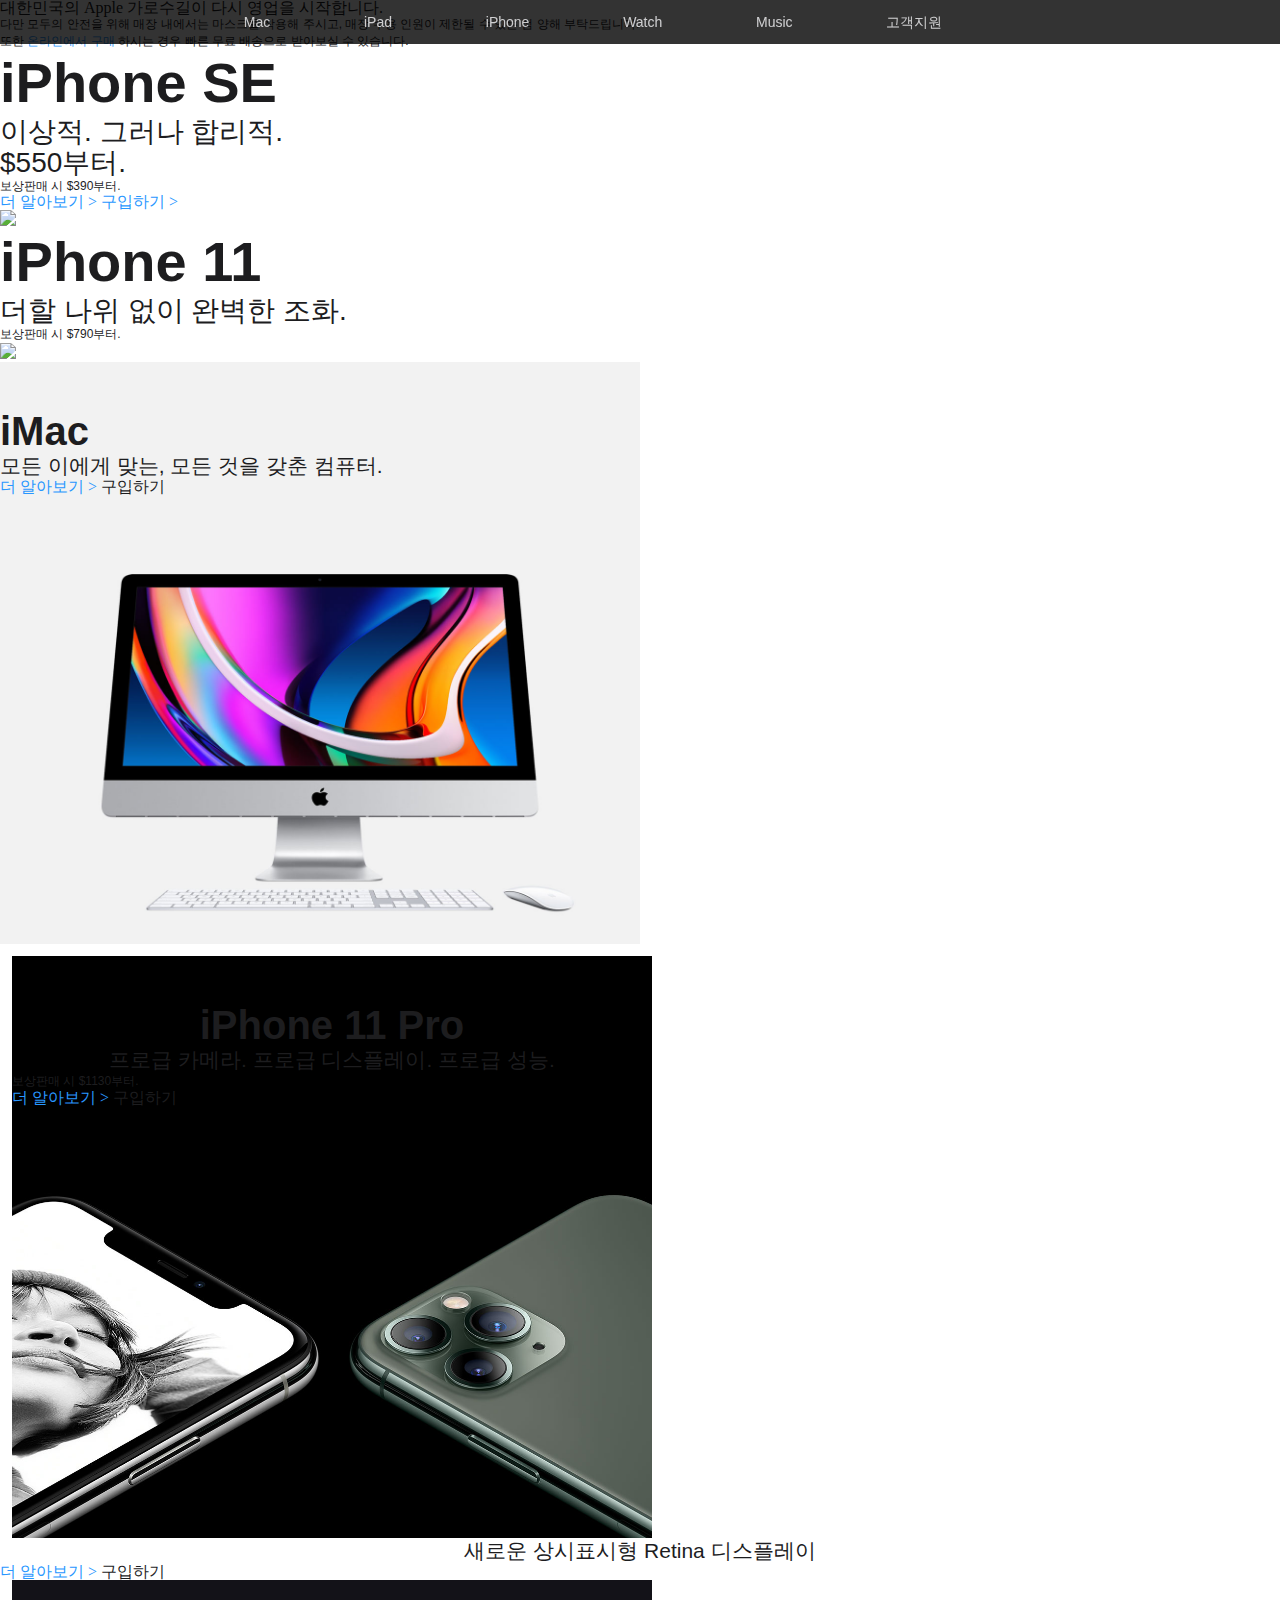
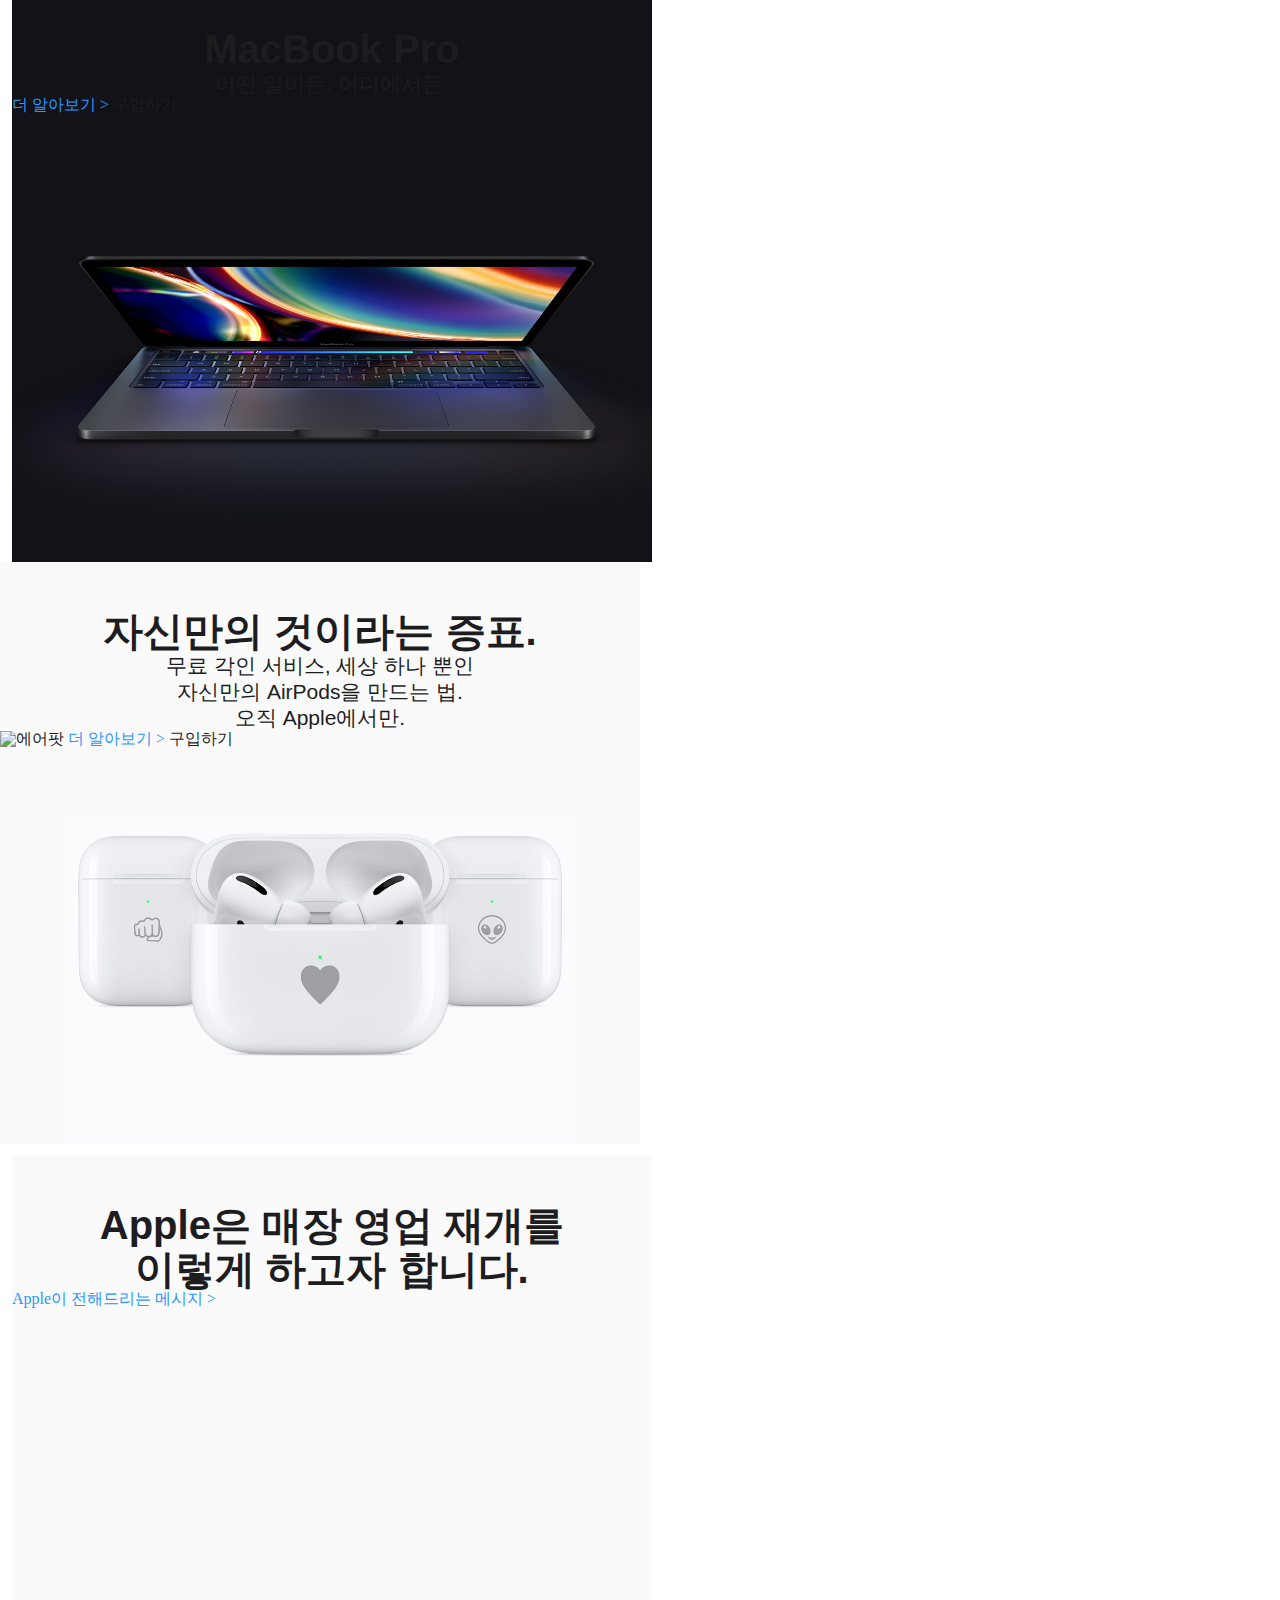
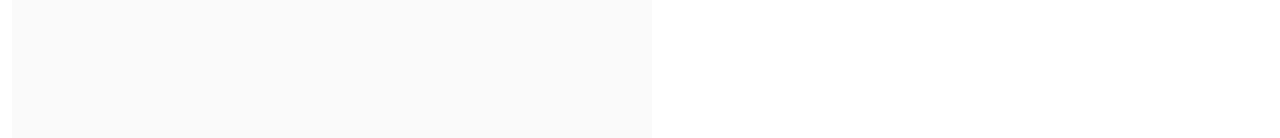
==== index.html @ a8323ca1 "first commit" ====
<!DOCTYPE html>
<html lang="en">
  <head>
    <meta charset="UTF-8" />
    <meta name="viewport" content="width=device-width, initial-scale=1.0" />
    <link rel="stylesheet" href="styles.css" />
    <title>Apple (대한민국)</title>
  </head>
  <body>
    <header>
      <nav>
        <ul class="nav_menu">
          <a href=""><li class="nav_menu_logo"></li></a>
          <a href=""><li class="nav_menu_item">Mac</li></a>
          <a href=""><li class="nav_menu_item">iPad</li></a>
          <a href=""><li class="nav_menu_item">iPhone</li></a>
          <a href=""><li class="nav_menu_item">Watch</li></a>
          <a href=""><li class="nav_menu_item">Music</li></a>
          <a href=""><li class="nav_menu_item">고객지원</li></a>
          <a href=""
            ><li class="nav_menu_item"><img src="nav_search.svg" alt="" /></li
          ></a>
          <a href=""
            ><li class="nav_menu_item"><img src="nav_store.svg" alt="" /></li
          ></a>
        </ul>
      </nav>
      <div class="Notice">
        <div class="Notice-bold">
          대한민국의 Apple 가로수길이 다시 영업을 시작합니다.
        </div>
        <p class="Notice-normal">
          다만 모두의 안전을 위해 매장 내에서는 마스크를 착용해 주시고, 매장
          수용 인원이 제한될 수 있는 점 양해 부탁드립니다.<br />또한
          <span>
            <a href="www.apple.com/kr/shop"> 온라인에서 구매 </a>
          </span>
          하시는 경우 빠른 무료 배송으로 받아보실 수 있습니다.
        </p>
      </div>
    </header>
    <main>
      <section>
        <div class="iphoneSe">
          <h2 class="iphone-title">iPhone SE</h2>
          <h3 class="iphone-price">
            이상적. 그러나 합리적.<br />
            $550부터.
          </h3>
          <p class="iphone-subprice">보상판매 시 $390부터.</p>
          <div class="iphone-link">
            <a href="#">더 알아보기 ></a>
            <a href="#">구입하기 ></a>
          </div>
          <div class="iphone-img">
            <img src="./iphonese2.jpg" />
          </div>
        </div>
        <div class="iphoneEleven">
          <h2 class="iphone-title">iPhone 11</h2>
          <h3 class="iphone-price">더할 나위 없이 완벽한 조화.</h3>
          <p class="iphone-subprice">보상판매 시 $790부터.</p>
          <div class="iphone-img">
            <img src="./iphone11.jpeg" />
          </div>
        </div>
      </section>
      <section>
        <div class="promotion">
          <div class="promotion_imac">
            <h4 class="h4_large_40">iMac</h4>
            <h5 class="h5_large_21">
              모든 이에게 맞는, 모든 것을 갖춘 컴퓨터.
            </h5>
            <a href="">더 알아보기 &#62;</a> <a>구입하기</a>
          </div>
        </div>
        <div class="promotion">
          <div class="promotion_iphone11pro">
            <h4 class="h4_large_40 text_align_center">iPhone 11 Pro</h4>
            <h5 class="h5_large_21 text_align_center">
              프로급 카메라. 프로급 디스플레이. 프로급 성능.
            </h5>
            <p>보상판매 시 $1130부터.</p>
            <a href="">더 알아보기 &#62;</a> <a>구입하기</a>
          </div>
        </div>
        <div class="promotion">
          <div class="promotion_applewatch5">
            <!-- <h4 class="h4_large_40 text_align_center">iPhone 11 Pro</h4> -->
            <h5 class="h5_large_21 text_align_center">
              새로운 상시표시형 Retina 디스플레이
            </h5>
            <a href="">더 알아보기 &#62;</a> <a>구입하기</a>
          </div>
        </div>
        <div class="promotion">
          <div class="promotion_macbookpro">
            <h4 class="h4_large_40 text_align_center">MacBook Pro</h4>
            <h5 class="h5_large_21 text_align_center">
              어떤 일이든. 어디에서든.
            </h5>
            <a href="">더 알아보기 &#62;</a> <a>구입하기</a>
          </div>
        </div>

        <div class="promotion">
          <div class="promotion_airpods">
            <h4 class="h4_large_40 text_align_center">
              자신만의 것이라는 증표.
            </h4>
            <h5 class="h5_large_21 text_align_center">
              무료 각인 서비스, 세상 하나 뿐인 <br />
              자신만의 AirPods을 만드는 법.<br />
              오직 Apple에서만.
            </h5>
            <img src="airpods.png" alt="에어팟" title="에어팟" />
            <a href="">더 알아보기 &#62;</a> <a>구입하기</a>
          </div>
        </div>
        <div class="promotion">
          <div class="promotion_opensales">
            <h4 class="h4_large_40 text_align_center">
              Apple은 매장 영업 재개를<br />
              이렇게 하고자 합니다.
            </h4>
            <h5 class="h5_large_21 text_align_center"></h5>
            <a href="">Apple이 전해드리는 메시지 &#62;</a>
          </div>
        </div>
      </section>
    </main>
  </body>
</html>
---- styles.css ----
@import "./reset.css";

/* 전체 스타일 */

* {
  margin: 0;
}

body {
  color: rgb(29, 29, 31);
}

/* 요소 스타일 */

h1 {
}

h2 {
  font-family: "SF Pro KR", sans-serif;
  font-size: 56px;
  font-weight: 600;
  font-style: normal;
  line-height: 66px;
}

h3 {
  font-family: "SF Pro KR", sans-serif;
  font-size: 28px;
  font-weight: 400;
  font-style: normal;
  line-height: 31px;
}

h4 {
}

h5 {
}

h6 {
}

p {
  font-family: "SF Pro KR", sans-serif;
  font-size: 12px;
  font-weight: 400;
  font-style: normal;
  line-height: 16.8px;
}

a:link {
  text-decoration: none;
  color: #2997ff;
}

a:hover {
  text-decoration: none;
  color: #2997ff;
}

a:active {
  text-decoration: none;
  color: #2997ff;
}

a:visited {
  text-decoration: none;
  color: #2997ff;
}

sup {
  font-size: 8px;
}

nav {
  background-color: rgba(0, 0, 0, 0.8);
  position: fixed;
  width: 100%;
  top: 0;
  left: 0;
}

footer {
  background-color: rgb(245, 245, 247);
}

/* 클래스 스타일  */

/* 공통 클래스 */

.h4_large_40 {
  font-family: "SF Pro KR", sans-serif;
  font-size: 40px;
  font-weight: 600;
  font-style: normal;
  line-height: 44px;
}

.h5_large_21 {
  font-family: "SF Pro KR", sans-serif;
  font-size: 21px;
  font-weight: 400;
  font-style: normal;
  line-height: 26px;
}

.p_large_17 {
  font-family: "SF Pro KR", sans-serif;
  font-size: 17px;
  font-weight: 400;
  font-style: normal;
  line-height: 27px;
}

.text_align_center {
  text-align: center;
}

.bg_color_white {
  background-color: white;
}
.bg_color_dark {
  background-color: rgb(19, 19, 19);
}
.bg_color_gray_250 {
  background-color: rgb(250, 250, 250);
}

.color_white_245 {
  color: rgb(245, 245, 247);
}
.color_gray_134 {
  color: rgb(134, 134, 139);
}

.margin_top_6 {
  margin-top: 6px;
}
.margin_top_7 {
  margin-top: 7px;
}
.margin_top_14 {
  margin-top: 14px;
}
.margin_bottom_12 {
  margin-top: 14px;
}

/* Navigation 클래스  */

.nav_menu {
  list-style: none;
  display: flex;
  justify-content: space-between;
  width: 980px;
  height: 44px;
  margin: 0 auto;
  padding: 0;
}
.nav_menu_logo {
  line-height: 44px;
  opacity: 0.8;
}
.nav_menu_logo:hover {
  opacity: 1;
}
.nav_menu_item {
  margin: 0 0 0 80px;
  font-family: "SF Pro KR", sans-serif;
  font-size: 14px;
  font-weight: 400;
  font-style: normal;
  line-height: 44px;
  color: rgb(245, 245, 247);
  opacity: 0.8;
  text-decoration: none;
}

.nav_menu_item:hover {
  text-decoration: none;
  opacity: 1;
}

/*  고객 공지사항 클래스 */

.alert_banner {
  padding: 16px 0;
}

/*  Hero iPhoneSE 클래스 */

.hero_iphonese {
  padding-top: 47px;
  height: 645px;
  background-image: url("img/iphonese.jpg");
  background-size: 90%;
  background-repeat: no-repeat;
  background-position: center bottom;
  margin-bottom: 12px;
}

.link_more_wrap {
  width: 230px;
  margin: 14 auto 0;
  font-family: "SF Pro KR", sans-serif;
  font-size: 21px;
  font-weight: 400;
  font-style: normal;
  line-height: 32px;
  color: #2997ff;
}

.link_buy {
  margin: 0 0 0 18px;
}

/*  Hero iPhone11 클래스 */

.hero_iphone11 {
  padding-top: 44px;
  background-image: url("img/iphone11.jpg");
  height: 662px;
  background-size: auto;
  background-repeat: no-repeat;
  background-position: center;
  margin-bottom: 12px;
}

/*  Hero iPad Pro 클래스 */

.hero_ipadpro {
  padding-top: 44px;
  background-image: url("img/ipadpro.jpg");
  height: 662px;
  background-size: 200%;
  background-repeat: no-repeat;
  background-position: center;
  margin-bottom: 12px;
}

/* Promotion Wrap 클래스 */

.promotion_wrap {
  display: flex;
  padding: 0 12px;
}

/*  Promotion iMac 클래스 */

.promotion_imac {
  padding-top: 47px;
  background-image: url("img/imac.jpg");
  width: 50%;
  height: 535px;
  background-size: 80%;
  background-repeat: no-repeat;
  background-position: center bottom;
  margin-bottom: 12px;
  background-color: rgb(242, 242, 242);
}

.promotion_link_more_wrap {
  width: 200px;
  margin: 14 auto 0;
  font-family: "SF Pro KR", sans-serif;
  font-size: 17px;
  font-weight: 400;
  font-style: normal;
  line-height: 21px;
  color: #2997ff;
}

.promotion_link_buy {
  margin: 0 0 0 28px;
}

/*  Promotion iPhone11 Pro 클래스 */

.promotion_iphone11pro {
  padding-top: 47px;
  background-image: url("img/iphone11pro.jpg");
  width: 50%;
  height: 535px;
  background-size: cover;
  background-repeat: no-repeat;
  background-position: center bottom;
  margin-bottom: 12px;
  background-color: rgb(29, 29, 31);
  margin: 0 0 0 12px;
}

.promotion_link_more_wrap {
  width: 200px;
  margin: 14 auto 0;
  font-family: "SF Pro KR", sans-serif;
  font-size: 17px;
  font-weight: 400;
  font-style: normal;
  line-height: 21px;
  color: #2997ff;
}

.promotion_link_buy {
  margin: 0 0 0 28px;
}

/*  Promotion Watch 클래스 */

.promotion_watch {
  padding-top: 47px;
  background-image: url("img/applewatch5.jpg");
  width: 50%;
  height: 535px;
  background-size: 70%;
  background-repeat: no-repeat;
  background-position: center bottom;
  margin-bottom: 12px;
  background-color: rgb(250, 250, 250);
}

.promotion_watch img {
  width: 0%;
}

/*  Promotion Macbook Pro 클래스 */

.promotion_macbookpro {
  padding-top: 47px;
  background-image: url("img/macbookpro.jpg");
  width: 50%;
  height: 535px;
  background-size: cover;
  background-repeat: no-repeat;
  background-position: center bottom;
  margin-bottom: 12px;
  background-color: rgb(22, 22, 23);
  margin: 0 0 0 12px;
}

/*  Promotion Airpods 클래스 */

.promotion_airpods {
  padding-top: 47px;
  background-image: url("img/airpods.jpg");
  width: 50%;
  height: 535px;
  background-size: 80%;
  background-repeat: no-repeat;
  background-position: center bottom;
  margin-bottom: 12px;
  background-color: rgb(250, 250, 250);
}

/*  Promotion Opensales 클래스 */

.promotion_opensales {
  padding-top: 47px;
  background-image: url("img/promotion_opensales.jpg");
  width: 50%;
  height: 535px;
  background-size: auto;
  background-repeat: no-repeat;
  background-position: center bottom;
  margin-bottom: 12px;
  background-color: rgb(250, 250, 250);
  margin: 0 0 0 12px;
}

/* 푸터 클래스 */
.footer_wrap {
  width: 1000px;
  padding: 0 10px;
  margin: 0 auto;
}

.footer_note {
  padding: 17px 0 11px;
  border-bottom: 1px solid #d2d2d7;
  color: rgb(134, 134, 139);
}

.footer_menu {
  display: flex;
}

.footer_menu_column {
  width: 200px;
  padding-top: 20px;
}

.footer_menu_group {
  list-style: none;
  padding: 0;
  font-family: "SF Pro KR", sans-serif;
  font-size: 12px;
  font-weight: 400;
  font-style: normal;
  line-height: 16px;
  color: rgb(81, 81, 84);
}

.footer_menu_item {
  margin: 0 0 6.8px;
}
.footer_menu_group li {
  margin: 0 0 6.8px;
  color: rgb(134, 134, 139);
}

.footer_menu_group li:first-child {
  font: weight 600;
  color: rgb(29, 29, 31);
}

.font_weight_600 {
  font-weight: 600;
}
.color_gray_29 {
  color: rgb(29, 29, 31);
}
.footer_contact {
  border-bottom: 1px solid #d2d2d7;
  padding: 0 0 7px;
  margin: 0 0 8px;
  color: rgb(134, 134, 139);
}

.footer_copyright_wrap {
  display: flex;
  justify-content: space-between;
  color: rgb(134, 134, 139);
}

.footer_copyright {
  margin: 5px 0;
}

.footer_copyright a {
  color: rgb(134, 134, 139);
  padding: 0 12px 0;
  border-right: 1px solid rgb(134, 134, 139);
}

.footer_copyright a:hover {
  color: rgb(29, 29, 31);
}

.footer_address {
  font-family: "SF Pro KR", sans-serif;
  font-size: 11px;
  font-weight: 400;
  font-style: normal;
  line-height: 14.667px;
  color: rgb(81, 81, 84);
}

.footer_global {
  font-size: 12px;
}
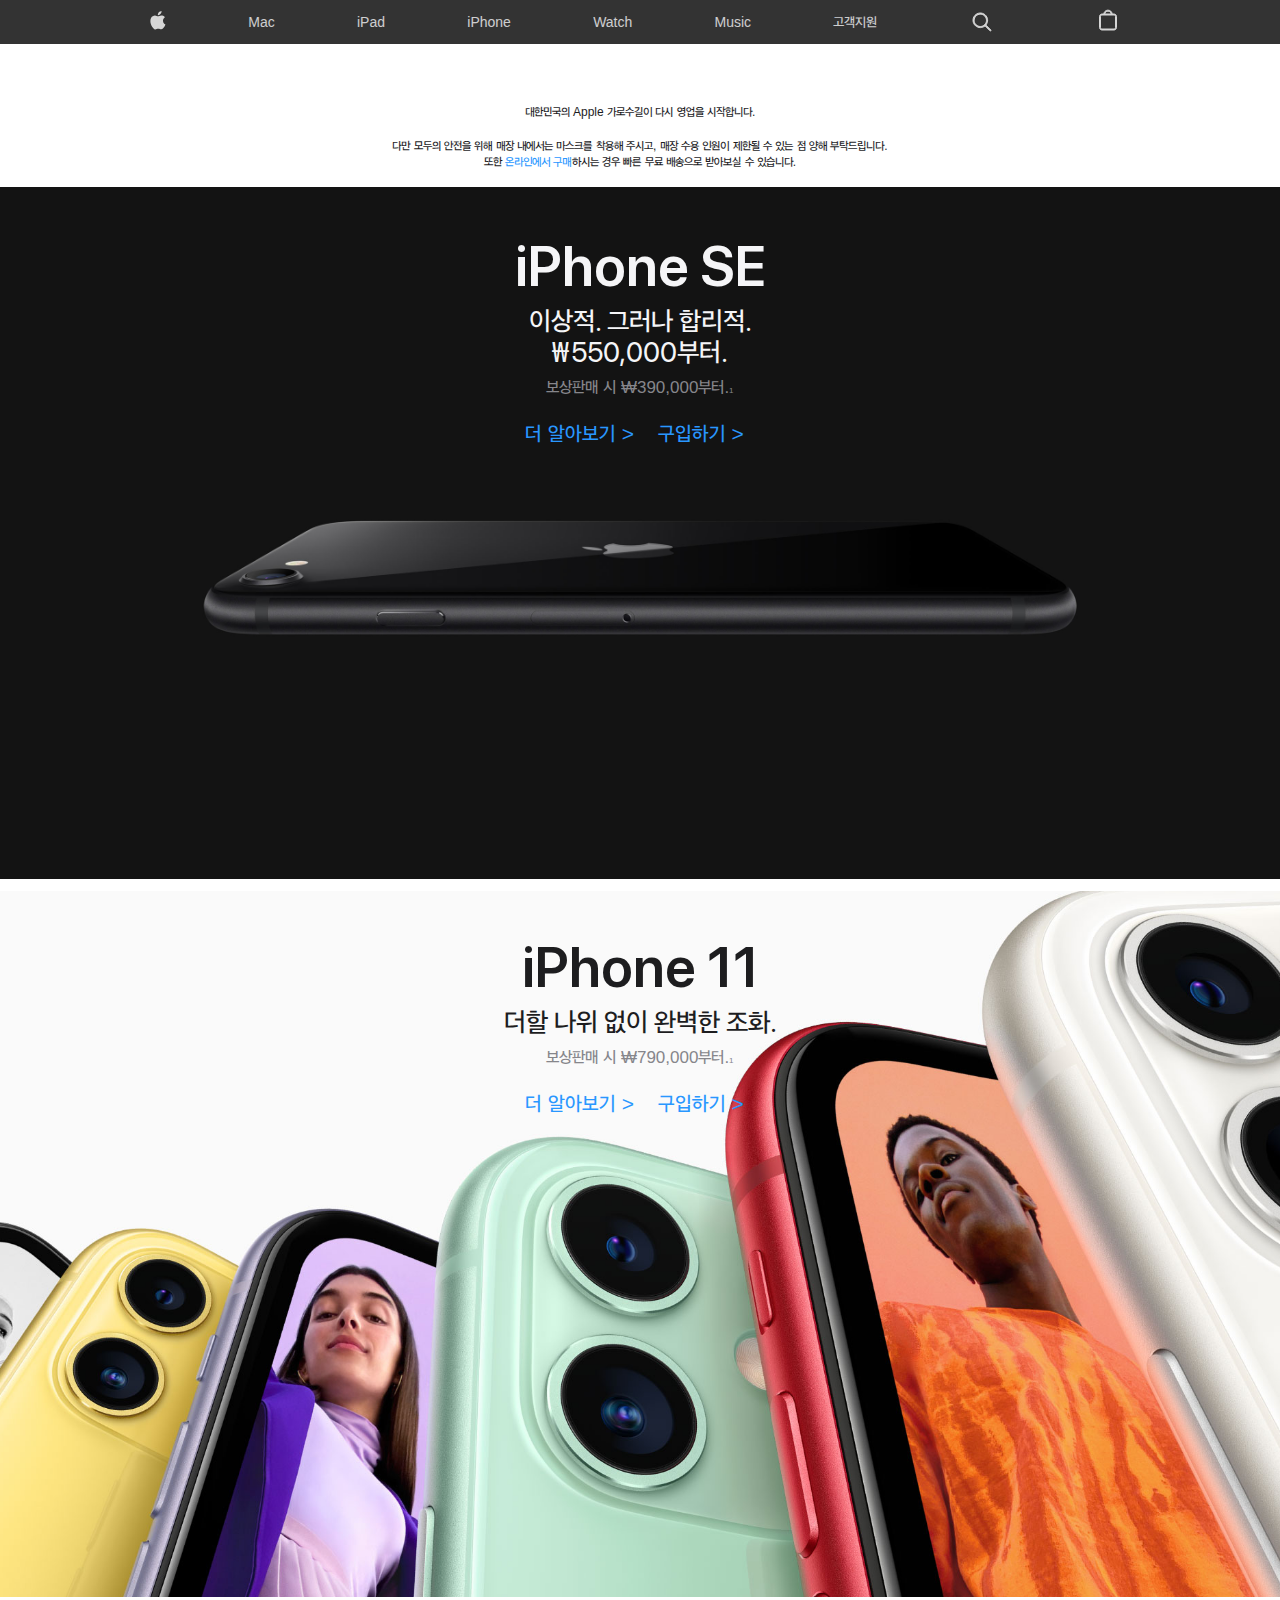
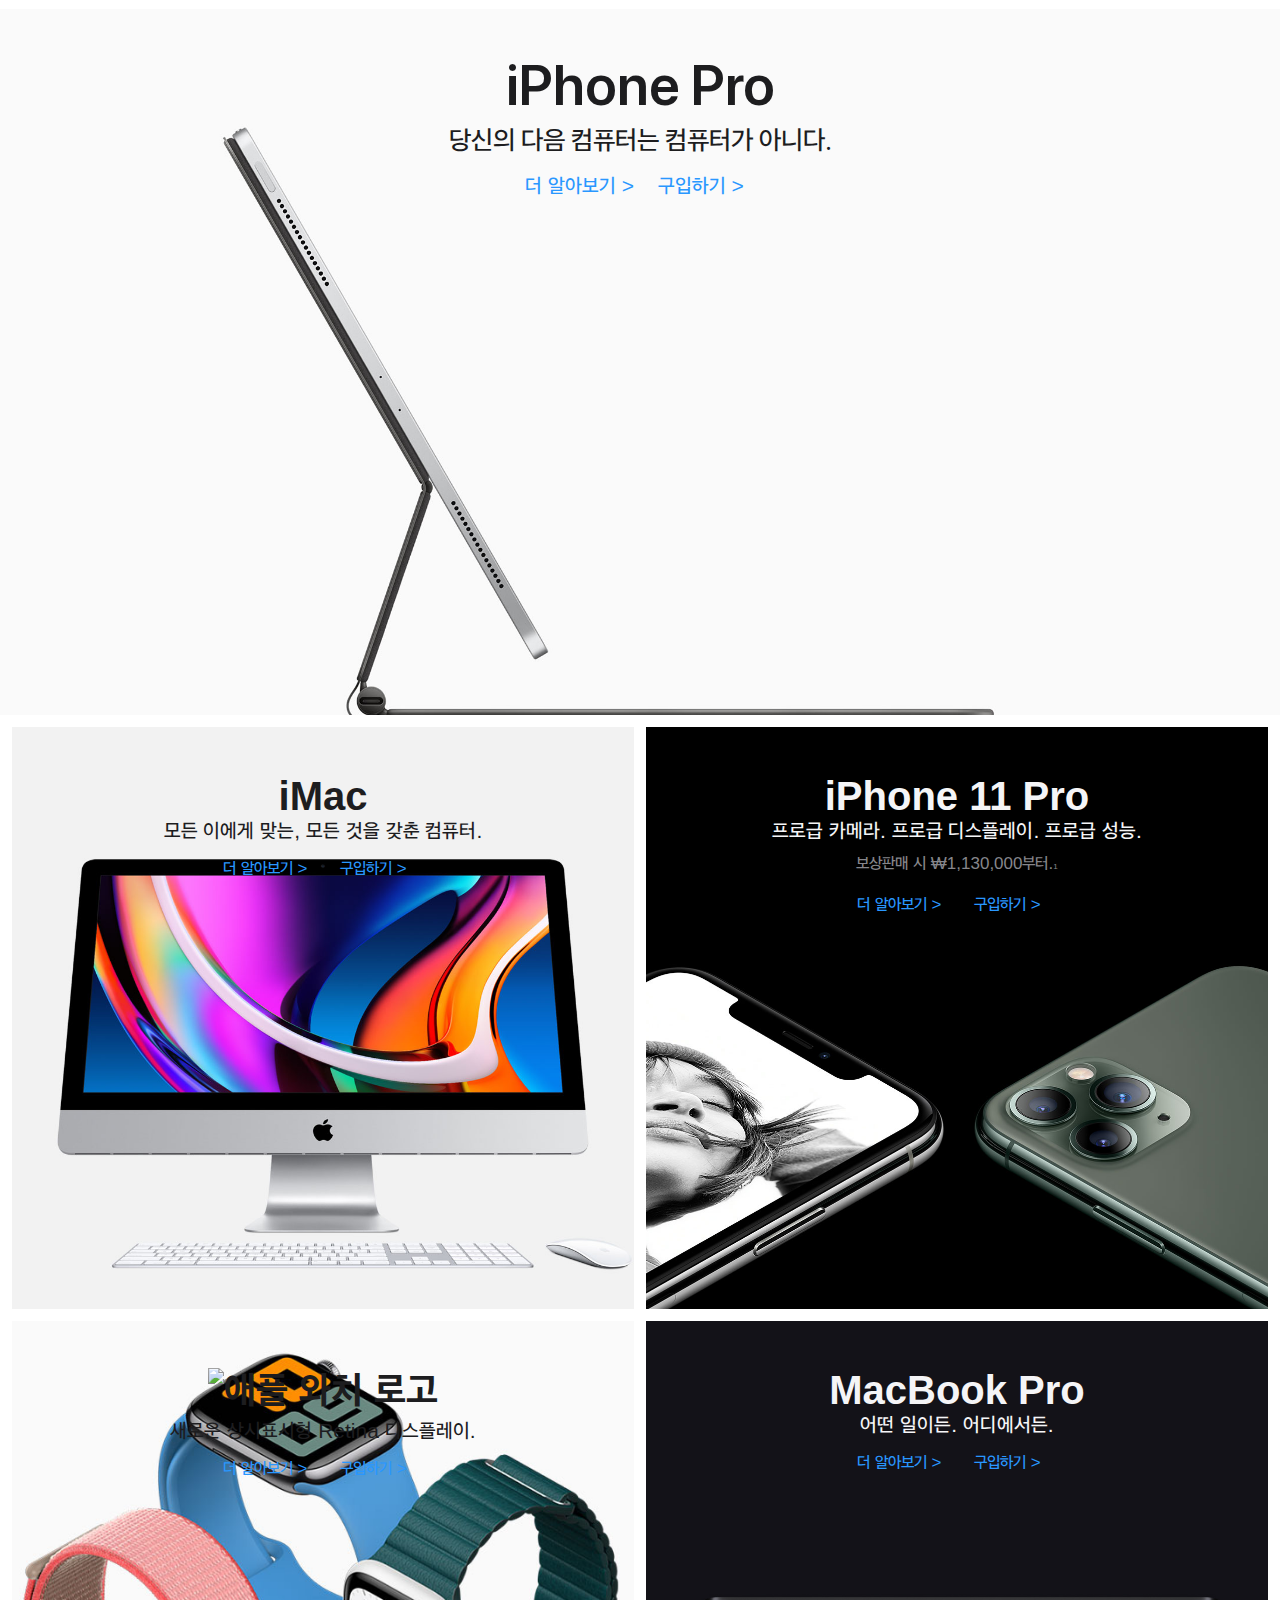
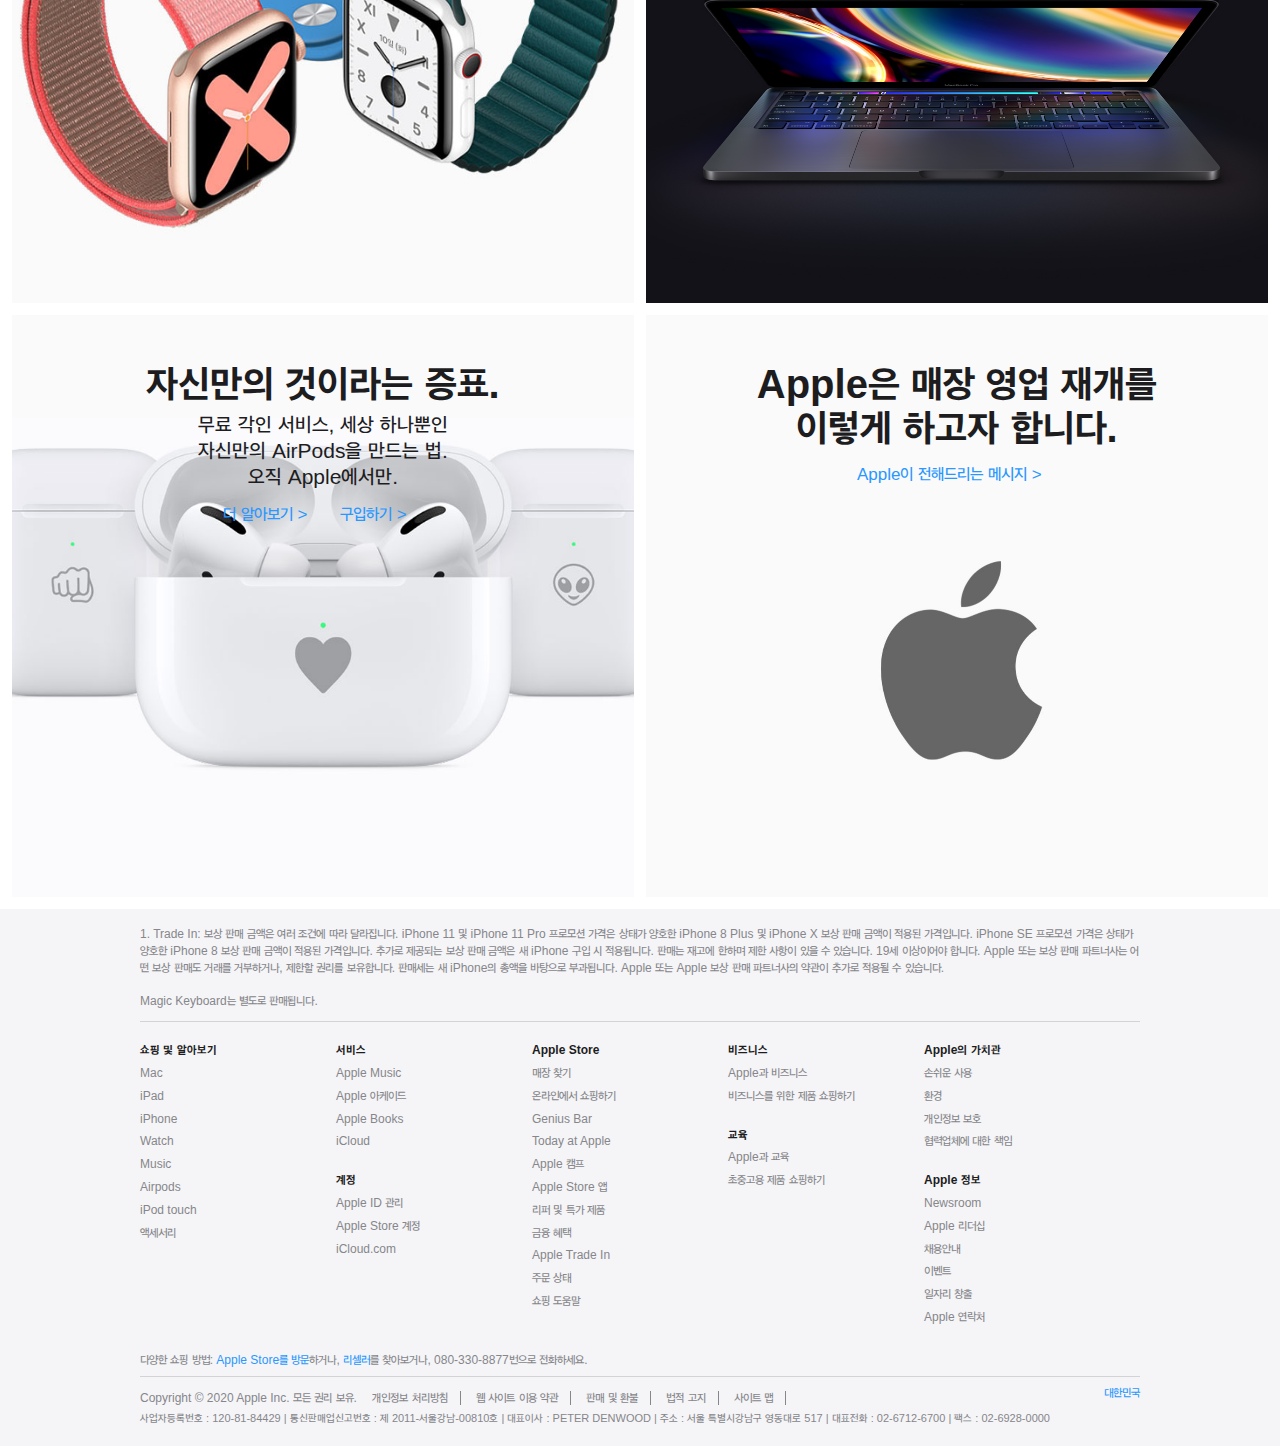
==== commit 5b9955ec: "200908" ====
--- a/index.html
+++ b/index.html
@@ -1,134 +1,370 @@
-<!DOCTYPE html>
-<html lang="en">
+<html lang="ko">
   <head>
+    <title>Apple | by 영보</title>
+
     <meta charset="UTF-8" />
     <meta name="viewport" content="width=device-width, initial-scale=1.0" />
-    <link rel="stylesheet" href="styles.css" />
-    <title>Apple (대한민국)</title>
+    <link rel="stylesheet" type="text/css" href="index.css" />
+    <meta
+      name="description"
+      content="Apple이 제시하는 혁신적인 세상을 만나고, iPhone, iPad, Apple Watch, Mac 등을 구입하는 것은 물론, Apple 액세서리, 엔터테인먼트, 전문가 기기 지원에 대해서도 살펴볼 수 있습니다."
+    />
+    <meta
+      name="keywords"
+      content="iMac,iPhone,iPad, Macbook,Apple TV,macOS,Digital,Smartphone"
+    />
+    <meta name="author" content="Apple Inc." />
+
+    <link rel="icon" type="image/x-icon" href="favicon.ico" />
+    <link
+      rel="icon"
+      type="image/x-icon"
+      href="img/favicon_apple16.ico"
+      sizes="16x16"
+    />
+
+    <!-- <link href="https://fonts.googleapis.com/css2?family=Nanum+Myeongjo&display=swap" rel="stylesheet"> -->
   </head>
+
   <body>
     <header>
-      <nav>
-        <ul class="nav_menu">
-          <a href=""><li class="nav_menu_logo"></li></a>
-          <a href=""><li class="nav_menu_item">Mac</li></a>
-          <a href=""><li class="nav_menu_item">iPad</li></a>
-          <a href=""><li class="nav_menu_item">iPhone</li></a>
-          <a href=""><li class="nav_menu_item">Watch</li></a>
-          <a href=""><li class="nav_menu_item">Music</li></a>
-          <a href=""><li class="nav_menu_item">고객지원</li></a>
+      <nav id="gnb">
+        <ul class="nav_menu color_white_245">
+          <li class="nav_menu_logo">
+            <a href="index.html"><img src="img/nav_logo.svg" /></a>
+          </li>
+          <a href="mac.html" class="text_decoration_none"
+            ><li class="nav_menu_item">Mac</li></a
+          >
+          <a href="ipad/ipad.html"><li class="nav_menu_item">iPad</li></a>
+          <a href="iphone/iphone.html"><li class="nav_menu_item">iPhone</li></a>
+          <a href="watch/watch.html"><li class="nav_menu_item">Watch</li></a>
+          <a href="music/music.html"><li class="nav_menu_item">Music</li></a>
+          <a href="support/support.html"
+            ><li class="nav_menu_item">고객지원</li></a
+          >
           <a href=""
-            ><li class="nav_menu_item"><img src="nav_search.svg" alt="" /></li
+            ><li class="nav_menu_item"><img src="img/nav_search.svg" /></li
           ></a>
           <a href=""
-            ><li class="nav_menu_item"><img src="nav_store.svg" alt="" /></li
+            ><li class="nav_menu_item"><img src="img/nav_store.svg" /></li
           ></a>
         </ul>
       </nav>
-      <div class="Notice">
-        <div class="Notice-bold">
-          대한민국의 Apple 가로수길이 다시 영업을 시작합니다.
-        </div>
-        <p class="Notice-normal">
-          다만 모두의 안전을 위해 매장 내에서는 마스크를 착용해 주시고, 매장
-          수용 인원이 제한될 수 있는 점 양해 부탁드립니다.<br />또한
-          <span>
-            <a href="www.apple.com/kr/shop"> 온라인에서 구매 </a>
-          </span>
-          하시는 경우 빠른 무료 배송으로 받아보실 수 있습니다.
-        </p>
-      </div>
     </header>
+
     <main>
-      <section>
-        <div class="iphoneSe">
-          <h2 class="iphone-title">iPhone SE</h2>
-          <h3 class="iphone-price">
+      <section id="alert">
+        <div class="alert_banner bg_color_white">
+          <p class="text_align_center">
+            <strong>대한민국의 Apple 가로수길이 다시 영업을 시작합니다.</strong
+            ><br />
+            <br />
+            다만 모두의 안전을 위해 매장 내에서는 마스크를 착용해 주시고, 매장
+            수용 인원이 제한될 수 있는 점 양해 부탁드립니다.<br />
+            또한 <a href="">온라인에서 구매</a>하시는 경우 빠른 무료 배송으로
+            받아보실 수 있습니다.
+          </p>
+        </div>
+      </section>
+
+      <section id="hero">
+        <!-- Hero iPhnoneSE begin -->
+        <div class="hero_iphonese bg_color_dark">
+          <h2 class="text_align_center color_white_245">iPhone SE</h2>
+          <h3 class="text_align_center color_white_245 margin_top_6">
             이상적. 그러나 합리적.<br />
-            $550부터.
+            &#8361;550,000부터.
           </h3>
-          <p class="iphone-subprice">보상판매 시 $390부터.</p>
-          <div class="iphone-link">
-            <a href="#">더 알아보기 ></a>
-            <a href="#">구입하기 ></a>
-          </div>
-          <div class="iphone-img">
-            <img src="./iphonese2.jpg" />
-          </div>
-        </div>
-        <div class="iphoneEleven">
-          <h2 class="iphone-title">iPhone 11</h2>
-          <h3 class="iphone-price">더할 나위 없이 완벽한 조화.</h3>
-          <p class="iphone-subprice">보상판매 시 $790부터.</p>
-          <div class="iphone-img">
-            <img src="./iphone11.jpeg" />
-          </div>
-        </div>
+          <p class="p_large_17 color_gray_134 text_align_center margin_top_6">
+            보상판매 시 &#8361;390,000부터.<sup>1</sup>
+          </p>
+          <div class="link_more_wrap">
+            <a href="">더 알아보기</a> &#62;
+            <a href="" class="link_buy">구입하기</a> &#62;
+          </div>
+        </div>
+        <!-- Hero iPhnoneSE end -->
+
+        <!-- Hero iPhnone11 begin -->
+        <div class="hero_iphone11 bg_color_gray_250">
+          <h2 class="text_align_center color_dark">iPhone 11</h2>
+          <h3 class="text_align_center color_dark margin_top_6">
+            더할 나위 없이 완벽한 조화.
+          </h3>
+          <p class="p_large_17 color_gray_134 text_align_center margin_top_6">
+            보상판매 시 &#8361;790,000부터.<sup>1</sup>
+          </p>
+          <div class="link_more_wrap">
+            <a href="">더 알아보기</a> &#62;
+            <a href="" class="link_buy">구입하기</a> &#62;
+          </div>
+        </div>
+        <!-- Hero iPhnone11 end -->
+
+        <!-- Hero iPad pro begin -->
+        <div class="hero_ipadpro bg_color_gray_250">
+          <h2 class="text_align_center color_dark">iPhone Pro</h2>
+          <h3 class="text_align_center color_dark margin_top_6">
+            당신의 다음 컴퓨터는 컴퓨터가 아니다.
+          </h3>
+          <div class="link_more_wrap">
+            <a href="">더 알아보기</a> &#62;
+            <a href="" class="link_buy">구입하기</a> &#62;
+          </div>
+        </div>
+        <!-- Hero iPhnone pro end -->
       </section>
-      <section>
-        <div class="promotion">
+
+      <section id="promotion">
+        <!-- Promotion 1 begin -->
+
+        <div class="promotion_wrap">
+          <!-- Promotion iMac begin -->
           <div class="promotion_imac">
-            <h4 class="h4_large_40">iMac</h4>
-            <h5 class="h5_large_21">
+            <h4 class="h4_large_40 text_align_center">iMac</h4>
+            <h5 class="h5_large_21 text_align_center">
               모든 이에게 맞는, 모든 것을 갖춘 컴퓨터.
             </h5>
-            <a href="">더 알아보기 &#62;</a> <a>구입하기</a>
-          </div>
-        </div>
-        <div class="promotion">
+            <div class="promotion_link_more_wrap">
+              <a href="">더 알아보기</a> &#62;
+              <a href="" class="promotion_link_buy">구입하기</a> &#62;
+            </div>
+          </div>
+          <!-- Promotion iMac end -->
+
+          <!-- Promotion iPhone 11 Pro begin -->
           <div class="promotion_iphone11pro">
-            <h4 class="h4_large_40 text_align_center">iPhone 11 Pro</h4>
-            <h5 class="h5_large_21 text_align_center">
+            <h4 class="h4_large_40 text_align_center color_white_245">
+              iPhone 11 Pro
+            </h4>
+            <h5 class="h5_large_21 text_align_center color_white_245">
               프로급 카메라. 프로급 디스플레이. 프로급 성능.
             </h5>
-            <p>보상판매 시 $1130부터.</p>
-            <a href="">더 알아보기 &#62;</a> <a>구입하기</a>
-          </div>
-        </div>
-        <div class="promotion">
-          <div class="promotion_applewatch5">
-            <!-- <h4 class="h4_large_40 text_align_center">iPhone 11 Pro</h4> -->
-            <h5 class="h5_large_21 text_align_center">
-              새로운 상시표시형 Retina 디스플레이
-            </h5>
-            <a href="">더 알아보기 &#62;</a> <a>구입하기</a>
-          </div>
-        </div>
-        <div class="promotion">
+            <p class="p_large_17 color_gray_134 text_align_center margin_top_6">
+              보상판매 시 &#8361;1,130,000부터.<sup>1</sup>
+            </p>
+            <div class="promotion_link_more_wrap">
+              <a href="">더 알아보기</a> &#62;
+              <a href="" class="promotion_link_buy">구입하기</a> &#62;
+            </div>
+          </div>
+          <!-- Promotion iPhone 11 Pro end -->
+        </div>
+
+        <!-- Promotion 1 end -->
+
+        <!-- Promotion 2 begin -->
+
+        <div class="promotion_wrap">
+          <!-- Promotion Watch begin -->
+          <div class="promotion_watch">
+            <h4 class="h4_large_40 text_align_center">
+              <img
+                src="img/logo_watch.png"
+                alt="애플 와치 로고"
+                title="와치 로고"
+              />
+            </h4>
+            <h5 class="h5_large_21 text_align_center margin_top_6">
+              새로운 상시표시형 Retina 디스플레이.
+            </h5>
+            <div class="promotion_link_more_wrap">
+              <a href="">더 알아보기</a> &#62;
+              <a href="" class="promotion_link_buy">구입하기</a> &#62;
+            </div>
+          </div>
+          <!-- Promotion iMac end -->
+
+          <!-- Promotion Macbook Pro begin -->
           <div class="promotion_macbookpro">
-            <h4 class="h4_large_40 text_align_center">MacBook Pro</h4>
-            <h5 class="h5_large_21 text_align_center">
+            <h4
+              class="h4_large_40 text_align_center color_white_245"
+              title="맥북 프로"
+            >
+              MacBook Pro
+            </h4>
+            <h5 class="h5_large_21 text_align_center color_white_245">
               어떤 일이든. 어디에서든.
             </h5>
-            <a href="">더 알아보기 &#62;</a> <a>구입하기</a>
-          </div>
-        </div>
-
-        <div class="promotion">
+            <div class="promotion_link_more_wrap">
+              <a href="">더 알아보기</a> &#62;
+              <a href="" class="promotion_link_buy">구입하기</a> &#62;
+            </div>
+          </div>
+          <!-- Promotion Macbbok Pro end -->
+        </div>
+
+        <!-- Promotion 2 end -->
+
+        <!-- Promotion 3 begin -->
+
+        <div class="promotion_wrap">
+          <!-- Promotion Airpods begin -->
           <div class="promotion_airpods">
             <h4 class="h4_large_40 text_align_center">
               자신만의 것이라는 증표.
             </h4>
-            <h5 class="h5_large_21 text_align_center">
-              무료 각인 서비스, 세상 하나 뿐인 <br />
-              자신만의 AirPods을 만드는 법.<br />
-              오직 Apple에서만.
-            </h5>
-            <img src="airpods.png" alt="에어팟" title="에어팟" />
-            <a href="">더 알아보기 &#62;</a> <a>구입하기</a>
-          </div>
-        </div>
-        <div class="promotion">
+            <h5 class="h5_large_21 text_align_center margin_top_6">
+              무료 각인 서비스, 세상 하나뿐인<br />자신만의 AirPods을 만드는
+              법.<br />오직 Apple에서만.
+            </h5>
+            <div class="promotion_link_more_wrap">
+              <a href="">더 알아보기</a> &#62;
+              <a href="" class="promotion_link_buy">구입하기</a> &#62;
+            </div>
+          </div>
+          <!-- Promotion iMac end -->
+
+          <!-- Promotion Opensales begin -->
           <div class="promotion_opensales">
             <h4 class="h4_large_40 text_align_center">
-              Apple은 매장 영업 재개를<br />
-              이렇게 하고자 합니다.
-            </h4>
-            <h5 class="h5_large_21 text_align_center"></h5>
-            <a href="">Apple이 전해드리는 메시지 &#62;</a>
-          </div>
-        </div>
+              Apple은 매장 영업 재개를<br />이렇게 하고자 합니다.
+            </h4>
+
+            <div class="promotion_link_more_wrap">
+              <a href="">Apple이 전해드리는 메시지</a> &#62;
+            </div>
+          </div>
+          <!-- Promotion Macbbok Pro end -->
+        </div>
+
+        <!-- Promotion 3 end -->
       </section>
     </main>
+
+    <footer>
+      <div class="footer_wrap">
+        <p class="footer_note">
+          1. Trade In: 보상 판매 금액은 여러 조건에 따라 달라집니다. iPhone 11
+          및 iPhone 11 Pro 프로모션 가격은 상태가 양호한 iPhone 8 Plus 및 iPhone
+          X 보상 판매 금액이 적용된 가격입니다. iPhone SE 프로모션 가격은 상태가
+          양호한 iPhone 8 보상 판매 금액이 적용된 가격입니다. 추가로 제공되는
+          보상 판매 금액은 새 iPhone 구입 시 적용됩니다. 판매는 재고에 한하며
+          제한 사항이 있을 수 있습니다. 19세 이상이어야 합니다. Apple 또는 보상
+          판매 파트너사는 어떤 보상 판매도 거래를 거부하거나, 제한할 권리를
+          보유합니다. 판매세는 새 iPhone의 총액을 바탕으로 부과됩니다. Apple
+          또는 Apple 보상 판매 파트너사의 약관이 추가로 적용될 수 있습니다.<br />
+          <br />
+          Magic Keyboard는 별도로 판매됩니다.
+        </p>
+
+        <div class="footer_menu">
+          <!-- 전체 그룹핑 -->
+          <div class="footer_menu_column">
+            <!-- 1단 -->
+            <ul class="footer_menu_group">
+              <li class="footer_menu_item font_weight_600 color_gray_29">
+                쇼핑 및 알아보기
+              </li>
+              <li class="footer_menu_item">
+                <a href="" class="footer_menu_item_text">Mac</a>
+              </li>
+              <li class="footer_menu_item"><a href="">iPad</a></li>
+              <li class="footer_menu_item"><a href="">iPhone</a></li>
+              <li class="footer_menu_item"><a href="">Watch</a></li>
+              <li class="footer_menu_item"><a href="">Music</a></li>
+              <li class="footer_menu_item"><a href="">Airpods</a></li>
+              <li class="footer_menu_item"><a href="">iPod touch</a></li>
+              <li class="footer_menu_item"><a href="">액세서리</a></li>
+            </ul>
+          </div>
+          <div class="footer_menu_column">
+            <!-- 2단 -->
+            <ul class="footer_menu_group">
+              <li>서비스</li>
+              <li><a href="">Apple Music</a></li>
+              <li><a href="">Apple 아케이드</a></li>
+              <li><a href="">Apple Books</a></li>
+              <li><a href="">iCloud</a></li>
+            </ul>
+            <br />
+            <ul class="footer_menu_group">
+              <li>계정</li>
+              <li><a href="">Apple ID 관리</a></li>
+              <li><a href="">Apple Store 계정</a></li>
+              <li><a href="">iCloud.com</a></li>
+            </ul>
+          </div>
+
+          <div class="footer_menu_column">
+            <!-- 3단 -->
+            <ul class="footer_menu_group">
+              <li>Apple Store</li>
+              <li><a href="">매장 찾기</a></li>
+              <li><a href="">온라인에서 쇼핑하기</a></li>
+              <li><a href="">Genius Bar</a></li>
+              <li><a href="">Today at Apple</a></li>
+              <li><a href="">Apple 캠프</a></li>
+              <li><a href="">Apple Store 앱</a></li>
+              <li><a href="">리퍼 및 특가 제품</a></li>
+              <li><a href="">금융 혜택</a></li>
+              <li><a href="">Apple Trade In</a></li>
+              <li><a href="">주문 상태</a></li>
+              <li><a href="">쇼핑 도움말</a></li>
+            </ul>
+          </div>
+          <div class="footer_menu_column">
+            <!-- 4단 -->
+            <ul class="footer_menu_group">
+              <li>비즈니스</li>
+              <li><a href="">Apple과 비즈니스</a></li>
+              <li><a href="">비즈니스를 위한 제품 쇼핑하기</a></li>
+            </ul>
+            <br />
+            <ul class="footer_menu_group">
+              <li>교육</li>
+              <li><a href="">Apple과 교육</a></li>
+              <li><a href="">초중고용 제품 쇼핑하기</a></li>
+            </ul>
+          </div>
+          <div class="footer_menu_column">
+            <!-- 5단 -->
+            <ul class="footer_menu_group">
+              <li>Apple의 가치관</li>
+              <li><a href="">손쉬운 사용</a></li>
+              <li><a href="">환경</a></li>
+              <li><a href="">개인정보 보호</a></li>
+              <li><a href="">협력업체에 대한 책임</a></li>
+            </ul>
+            <br />
+            <ul class="footer_menu_group">
+              <li>Apple 정보</li>
+              <li><a href="">Newsroom</a></li>
+              <li><a href="">Apple 리더십</a></li>
+              <li><a href="">채용안내</a></li>
+              <li><a href="">이벤트</a></li>
+              <li><a href="">일자리 창출</a></li>
+              <li><a href="">Apple 연락처</a></li>
+            </ul>
+          </div>
+        </div>
+        <!-- 전체 메뉴 그룹 닫음 -->
+
+        <p class="footer_contact">
+          다양한 쇼핑 방법: <a href="">Apple Store를 방문</a>하거나,
+          <a href="">리셀러</a>를 찾아보거나, 080-330-8877번으로 전화하세요.
+        </p>
+
+        <div class="footer_copyright_wrap">
+          <p class="footer_copyright">
+            Copyright © 2020 Apple Inc. 모든 권리 보유.
+            <a href="">개인정보 처리방침</a> <a href="">웹 사이트 이용 약관</a>
+            <a href="">판매 및 환불</a> <a href="">법적 고지</a>
+            <a href="">사이트 맵</a>
+          </p>
+          <p class="footer_global"><a href="">대한민국</a></p>
+        </div>
+
+        <p class="footer_address">
+          <span>사업자등록번호 : 120-81-84429 |</span>
+          <span>통신판매업신고번호 : 제 2011-서울강남-00810호 |</span>
+          <span>대표이사 : PETER DENWOOD |</span>
+          <span>주소 : 서울 특별시강남구 영동대로 517 |</span>
+          <span>대표전화 : 02-6712-6700 |</span>
+          <span>팩스 : 02-6928-0000</span>
+        </p>
+      </div>
+    </footer>
   </body>
 </html>
--- a/index.css
+++ b/index.css
@@ -0,0 +1,212 @@
+@import "reset.css";
+@import "common.css";
+@import "mac/mac.css";
+
+/* 전체 스타일 */
+* {
+  margin: 0;
+}
+body {
+  color: rgb(29, 29, 31);
+}
+
+/* 요소 스타일 */
+
+/* @font-face {
+         font-family: SF;
+         src:url('../font/SFProKRDisplay_regular.woff2');
+         } */
+
+/* @import url('https://fonts.googleapis.com/css2?family=Nanum+Myeongjo&display=swap'); */
+
+/* @import url('https://fonts.googleapis.com/css2?family=Noto+Sans+KR:wght@100&display=swap'); */
+
+sup {
+  font-size: 8px;
+}
+
+#alert {
+  margin: 44px 0 0;
+}
+
+/*  고객 공지사항 클래스 */
+
+.alert_banner {
+  padding: 16px 0;
+}
+
+/*  Hero iPhoneSE 클래스 */
+
+.hero_iphonese {
+  padding-top: 47px;
+  height: 645px;
+  background-image: url("img/hero_iphonese.jpg");
+  background-size: 80%;
+  background-repeat: no-repeat;
+  background-position: center;
+  margin-bottom: 12px;
+}
+
+.link_more_wrap {
+  width: 230px;
+  margin: 14 auto 0;
+  font-family: "SF Pro KR", sans-serif;
+  font-size: 21px;
+  font-weight: 400;
+  font-style: normal;
+  line-height: 32px;
+  color: #2997ff;
+}
+
+.link_buy {
+  margin: 0 0 0 18px;
+}
+
+/*  Hero iPhone11 클래스 */
+
+.hero_iphone11 {
+  padding-top: 44px;
+  background-image: url("img/hero_iphone11.jpg");
+  height: 662px;
+  background-size: 280%;
+  background-repeat: no-repeat;
+  background-position: center bottom;
+  margin-bottom: 12px;
+}
+
+/*  Hero iPad Pro 클래스 */
+
+.hero_ipadpro {
+  padding-top: 44px;
+  background-image: url("img/hero_ipadpro.jpg");
+  height: 662px;
+  background-size: 280%;
+  background-repeat: no-repeat;
+  background-position: center;
+  margin-bottom: 12px;
+}
+
+/* Promotion Wrap 클래스 */
+
+.promotion_wrap {
+  display: flex;
+  padding: 0 12px;
+}
+
+/*  Promotion iMac 클래스 */
+
+.promotion_imac {
+  padding-top: 47px;
+
+  background-image: url("img/promotion_imac.jpg");
+  width: 50%;
+  height: 535px;
+  background-size: 100%;
+  background-repeat: no-repeat;
+  background-position: center bottom;
+  margin-bottom: 12px;
+  background-color: rgb(242, 242, 242);
+}
+
+.promotion_link_more_wrap {
+  width: 200px;
+  margin: 14 auto 0;
+  font-family: "SF Pro KR", sans-serif;
+  font-size: 17px;
+  font-weight: 400;
+  font-style: normal;
+  line-height: 21px;
+  color: #2997ff;
+}
+
+.promotion_link_buy {
+  margin: 0 0 0 28px;
+}
+
+/*  Promotion iPhone11 Pro 클래스 */
+
+.promotion_iphone11pro {
+  padding-top: 47px;
+  background-image: url("img/promotion_iphone11pro.jpg");
+  width: 50%;
+  height: 535px;
+  background-size: cover;
+  background-repeat: no-repeat;
+  background-position: center bottom;
+  margin-bottom: 12px;
+  background-color: rgb(29, 29, 31);
+  margin: 0 0 0 12px;
+}
+
+.promotion_link_more_wrap {
+  width: 200px;
+  margin: 14 auto 0;
+  font-family: "SF Pro KR", sans-serif;
+  font-size: 17px;
+  font-weight: 400;
+  font-style: normal;
+  line-height: 21px;
+  color: #2997ff;
+}
+
+.promotion_link_buy {
+  margin: 0 0 0 28px;
+}
+
+/*  Promotion Watch 클래스 */
+
+.promotion_watch {
+  padding-top: 47px;
+  background-image: url("img/promotion_watch.jpg");
+  width: 50%;
+  height: 535px;
+  background-size: 100%;
+  background-repeat: no-repeat;
+  background-position: center bottom;
+  margin-bottom: 12px;
+  background-color: rgb(250, 250, 250);
+}
+
+/*  Promotion Macbook Pro 클래스 */
+
+.promotion_macbookpro {
+  padding-top: 47px;
+  background-image: url("img/promotion_macbookpro.jpg");
+  width: 50%;
+  height: 535px;
+  background-size: cover;
+  background-repeat: no-repeat;
+  background-position: center bottom;
+  margin-bottom: 12px;
+  background-color: rgb(22, 22, 23);
+  margin: 0 0 0 12px;
+}
+
+/*  Promotion Airpods 클래스 */
+
+.promotion_airpods {
+  padding-top: 47px;
+  background-image: url("img/promotion_airpods.jpg");
+  width: 50%;
+  height: 535px;
+  background-size: 120%;
+  background-repeat: no-repeat;
+  background-position: center bottom;
+  margin-bottom: 12px;
+  background-color: rgb(250, 250, 250);
+}
+
+/*  Promotion Opensales 클래스 */
+
+.promotion_opensales {
+  padding-top: 47px;
+  background-image: url("img/promotion_opensales.jpg");
+  width: 50%;
+  height: 535px;
+  background-size: cover;
+  background-repeat: no-repeat;
+  background-position: center bottom;
+  margin-bottom: 12px;
+  background-color: rgb(250, 250, 250);
+  margin: 0 0 0 12px;
+}
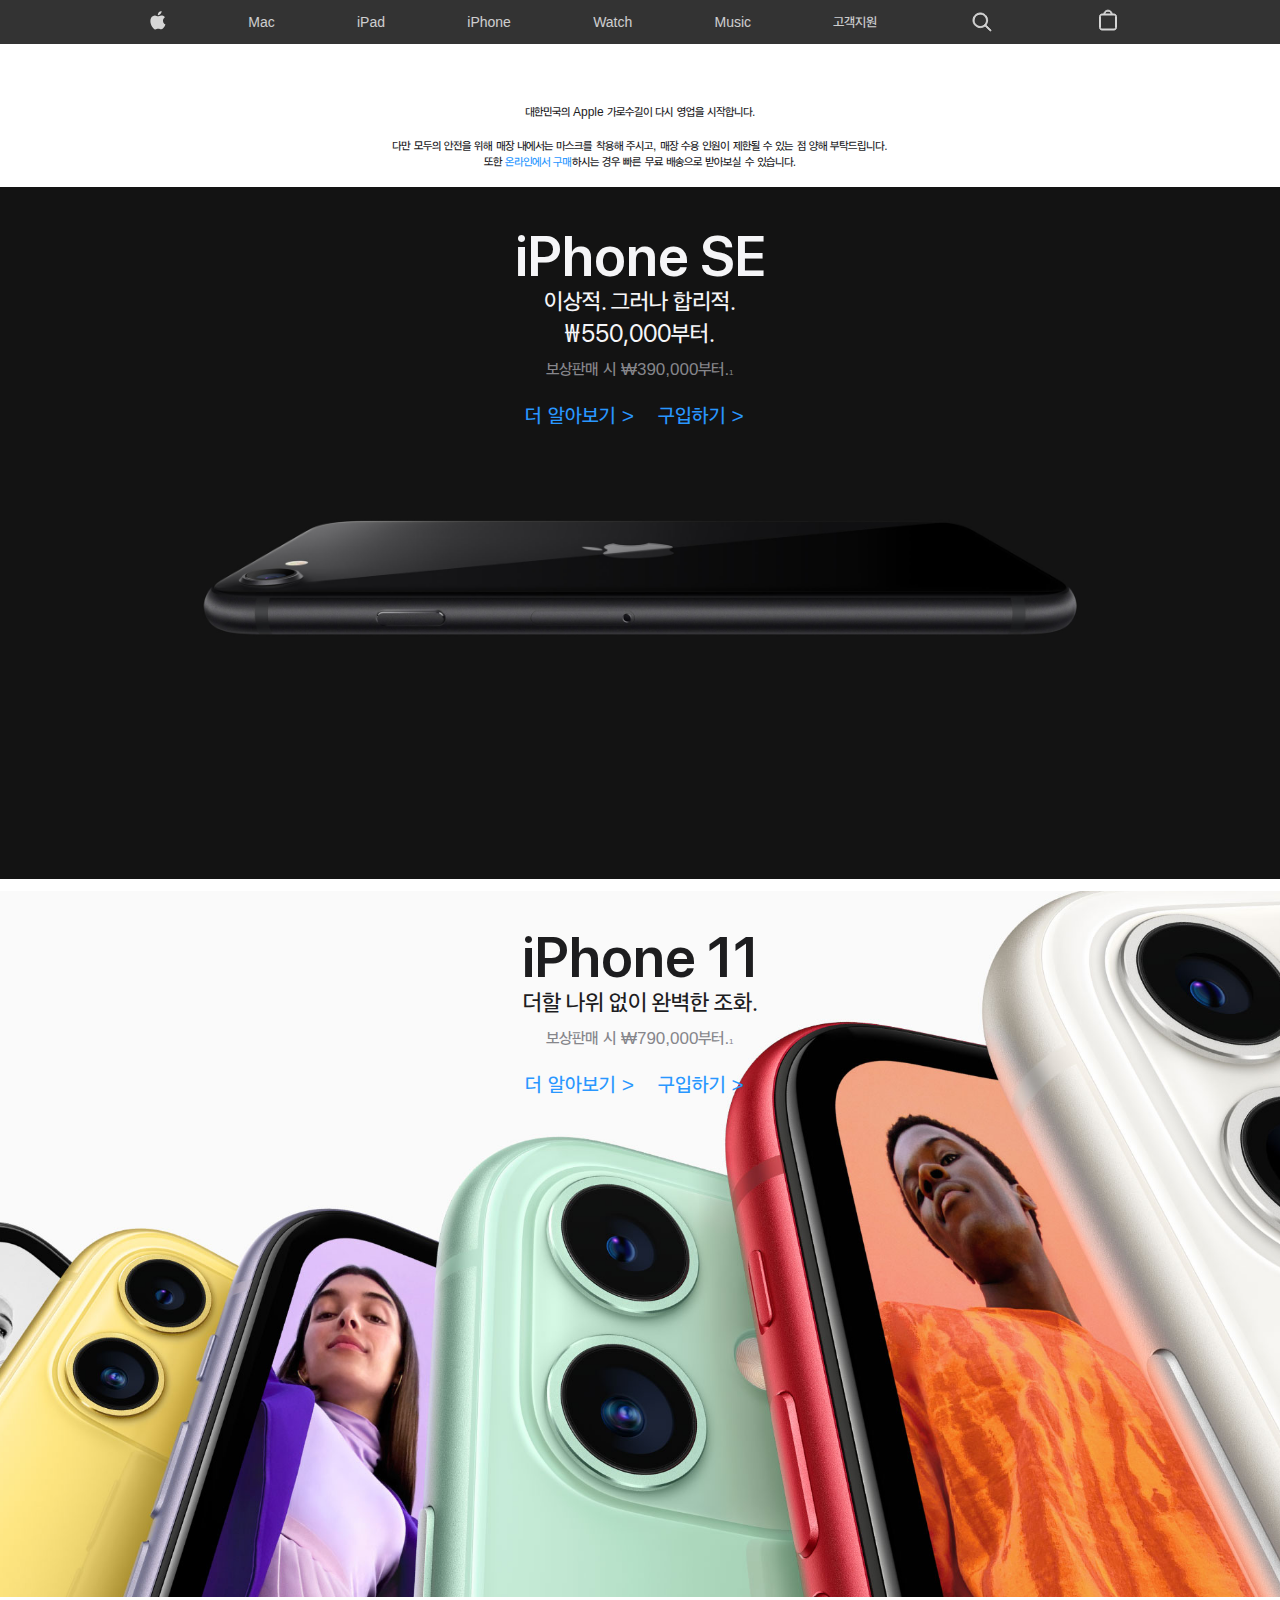
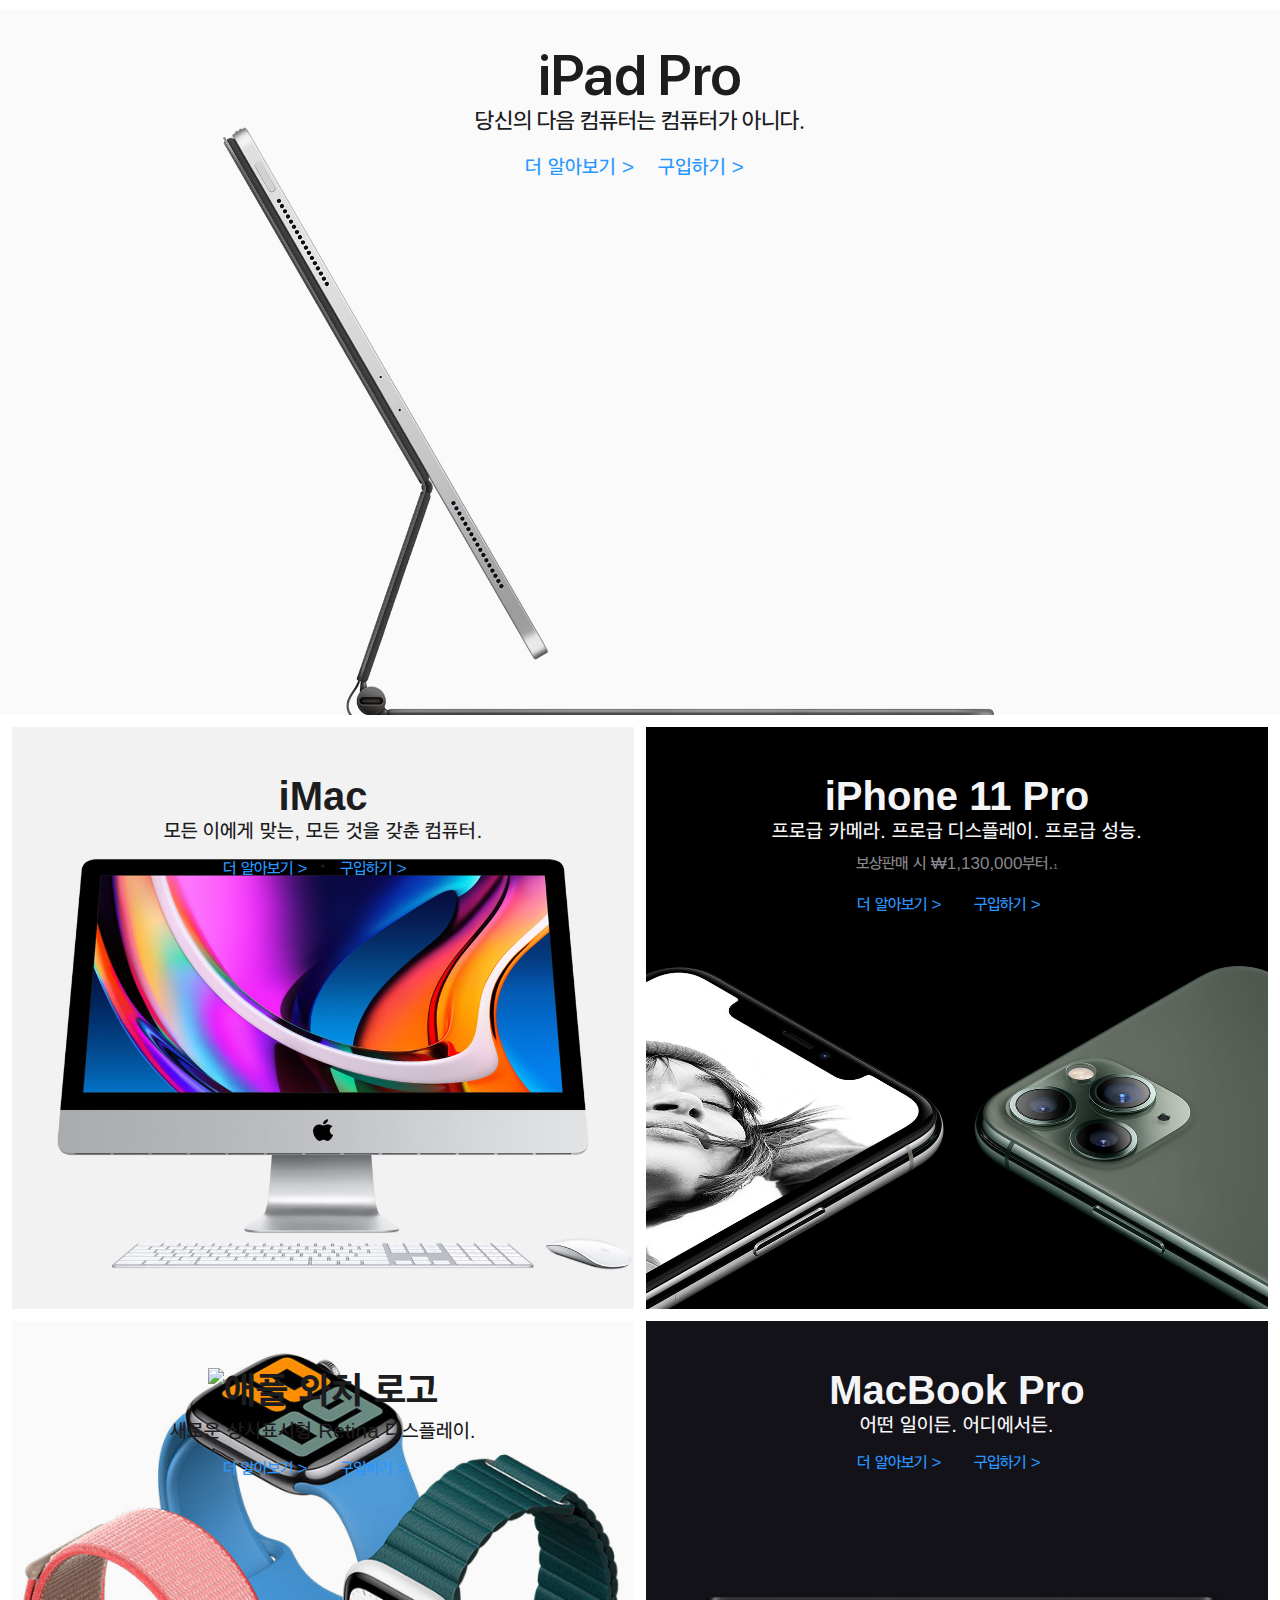
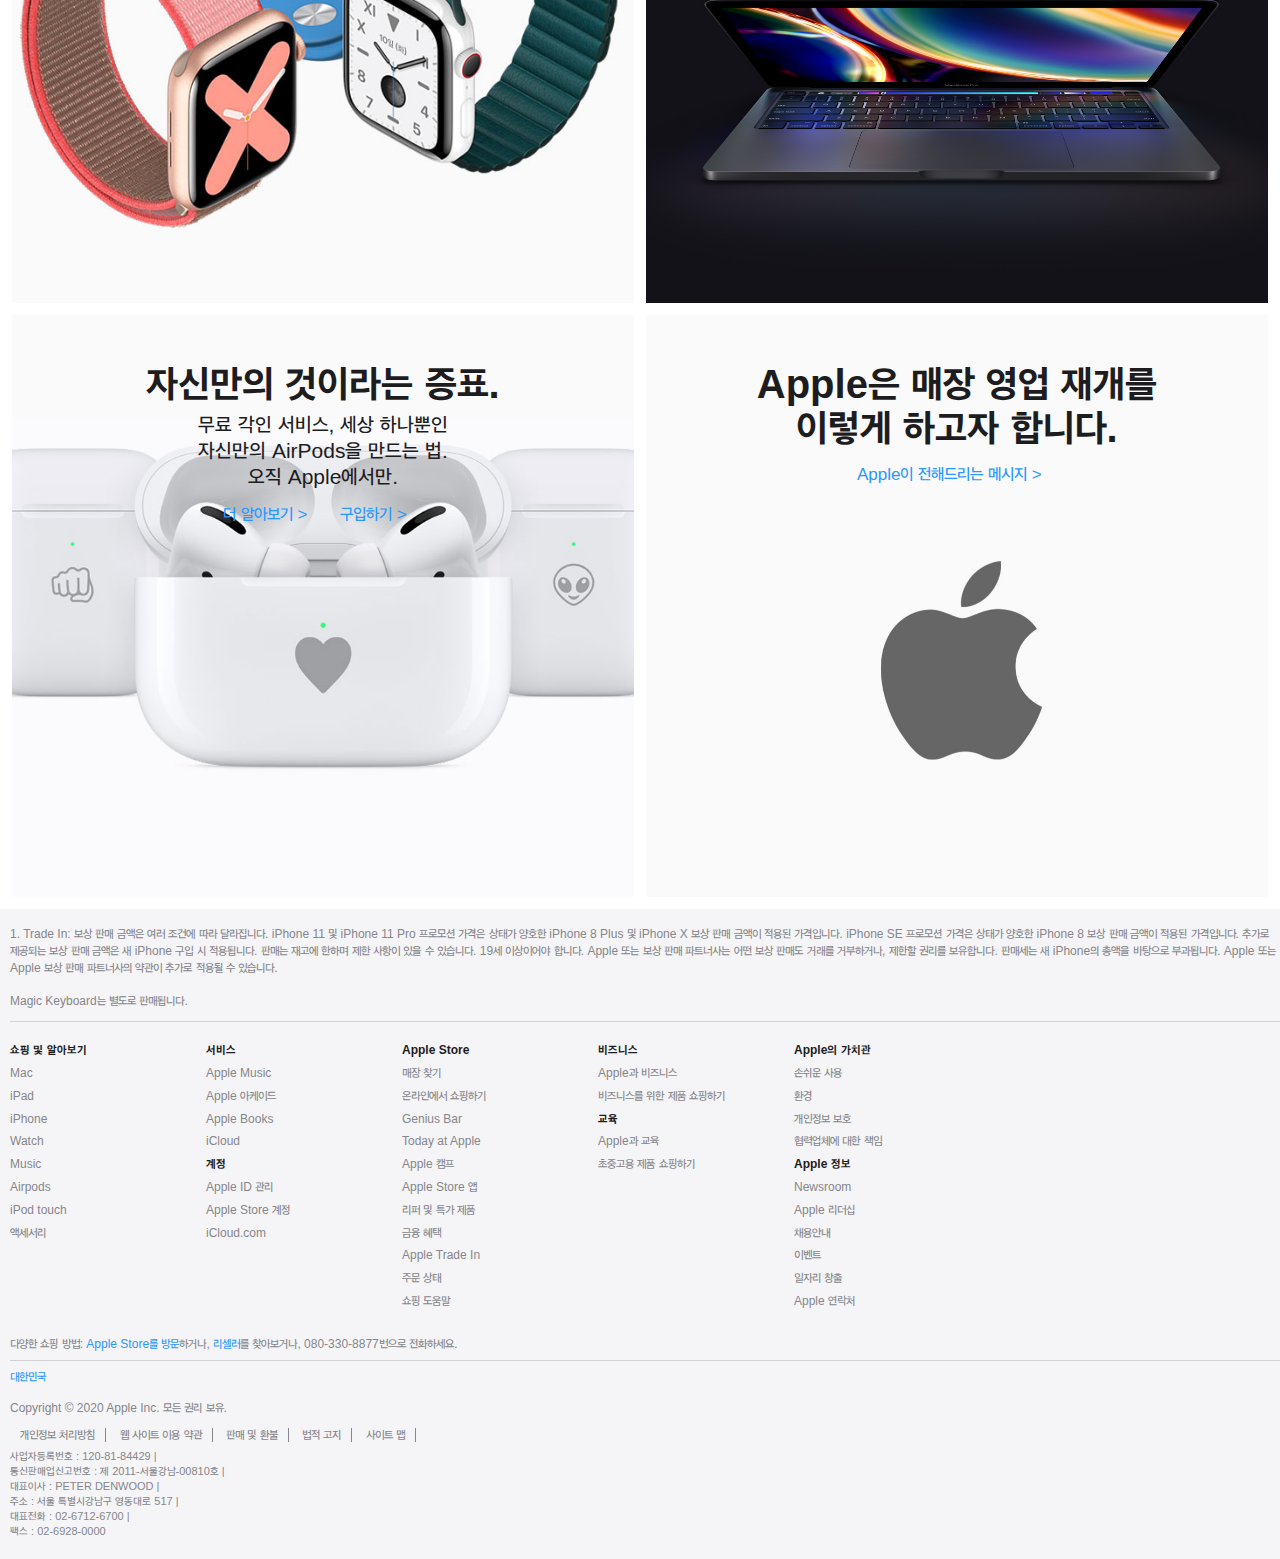
==== commit d8df38c4: "Rename index_responsive.html to index.html" ====
--- a/index.html
+++ b/index.html
@@ -51,6 +51,24 @@
           ></a>
         </ul>
       </nav>
+
+      <nav id="gnb_m">
+        <ul class="nav_menu_m">
+          <li class="nav_menu_m_item">
+            <a href="" class="nav_menu_m_button">
+              <span></span>
+              <span></span>
+              <span></span>
+            </a>
+          </li>
+          <li class="nav_menu_m_logo">
+            <a href="index.html"><img src="img/nav_logo.svg" /></a>
+          </li>
+          <li class="nav_menu_m_item">
+            <a href=""><img src="img/nav_store.svg" /></a>
+          </li>
+        </ul>
+      </nav>
     </header>
 
     <main>
@@ -60,8 +78,11 @@
             <strong>대한민국의 Apple 가로수길이 다시 영업을 시작합니다.</strong
             ><br />
             <br />
-            다만 모두의 안전을 위해 매장 내에서는 마스크를 착용해 주시고, 매장
-            수용 인원이 제한될 수 있는 점 양해 부탁드립니다.<br />
+            <span>
+              다만 모두의 안전을 위해 매장 내에서는 마스크를 착용해
+              주시고,</span
+            >
+            매장 수용 인원이 제한될 수 있는 점 양해 부탁드립니다.<br />
             또한 <a href="">온라인에서 구매</a>하시는 경우 빠른 무료 배송으로
             받아보실 수 있습니다.
           </p>
@@ -104,7 +125,7 @@
 
         <!-- Hero iPad pro begin -->
         <div class="hero_ipadpro bg_color_gray_250">
-          <h2 class="text_align_center color_dark">iPhone Pro</h2>
+          <h2 class="text_align_center color_dark">iPad Pro</h2>
           <h3 class="text_align_center color_dark margin_top_6">
             당신의 다음 컴퓨터는 컴퓨터가 아니다.
           </h3>
@@ -255,7 +276,7 @@
             <!-- 1단 -->
             <ul class="footer_menu_group">
               <li class="footer_menu_item font_weight_600 color_gray_29">
-                쇼핑 및 알아보기
+                쇼핑 및 알아보기 <span>+</span>
               </li>
               <li class="footer_menu_item">
                 <a href="" class="footer_menu_item_text">Mac</a>
@@ -272,15 +293,15 @@
           <div class="footer_menu_column">
             <!-- 2단 -->
             <ul class="footer_menu_group">
-              <li>서비스</li>
+              <li>서비스 <span>+</span></li>
               <li><a href="">Apple Music</a></li>
               <li><a href="">Apple 아케이드</a></li>
               <li><a href="">Apple Books</a></li>
               <li><a href="">iCloud</a></li>
             </ul>
-            <br />
-            <ul class="footer_menu_group">
-              <li>계정</li>
+
+            <ul class="footer_menu_group">
+              <li>계정 <span>+</span></li>
               <li><a href="">Apple ID 관리</a></li>
               <li><a href="">Apple Store 계정</a></li>
               <li><a href="">iCloud.com</a></li>
@@ -290,7 +311,7 @@
           <div class="footer_menu_column">
             <!-- 3단 -->
             <ul class="footer_menu_group">
-              <li>Apple Store</li>
+              <li>Apple Store <span>+</span></li>
               <li><a href="">매장 찾기</a></li>
               <li><a href="">온라인에서 쇼핑하기</a></li>
               <li><a href="">Genius Bar</a></li>
@@ -307,13 +328,13 @@
           <div class="footer_menu_column">
             <!-- 4단 -->
             <ul class="footer_menu_group">
-              <li>비즈니스</li>
+              <li>비즈니스 <span>+</span></li>
               <li><a href="">Apple과 비즈니스</a></li>
               <li><a href="">비즈니스를 위한 제품 쇼핑하기</a></li>
             </ul>
-            <br />
-            <ul class="footer_menu_group">
-              <li>교육</li>
+
+            <ul class="footer_menu_group">
+              <li>교육 <span>+</span></li>
               <li><a href="">Apple과 교육</a></li>
               <li><a href="">초중고용 제품 쇼핑하기</a></li>
             </ul>
@@ -321,15 +342,15 @@
           <div class="footer_menu_column">
             <!-- 5단 -->
             <ul class="footer_menu_group">
-              <li>Apple의 가치관</li>
+              <li>Apple의 가치관 <span>+</span></li>
               <li><a href="">손쉬운 사용</a></li>
               <li><a href="">환경</a></li>
               <li><a href="">개인정보 보호</a></li>
               <li><a href="">협력업체에 대한 책임</a></li>
             </ul>
-            <br />
-            <ul class="footer_menu_group">
-              <li>Apple 정보</li>
+
+            <ul class="footer_menu_group">
+              <li>Apple 정보 <span>+</span></li>
               <li><a href="">Newsroom</a></li>
               <li><a href="">Apple 리더십</a></li>
               <li><a href="">채용안내</a></li>
@@ -348,7 +369,7 @@
 
         <div class="footer_copyright_wrap">
           <p class="footer_copyright">
-            Copyright © 2020 Apple Inc. 모든 권리 보유.
+            <span> Copyright © 2020 Apple Inc. 모든 권리 보유.</span>
             <a href="">개인정보 처리방침</a> <a href="">웹 사이트 이용 약관</a>
             <a href="">판매 및 환불</a> <a href="">법적 고지</a>
             <a href="">사이트 맵</a>
--- a/index.css
+++ b/index.css
@@ -210,3 +210,129 @@
   background-color: rgb(250, 250, 250);
   margin: 0 0 0 12px;
 }
+
+/* 모바일 css */
+
+@media screen and (max-width: 767px) {
+  .link_more_wrap {
+    font-size: 19px;
+    text-align: center;
+  }
+
+  .hero_iphonese {
+    padding-top: 50px;
+    height: 500px;
+    background-image: url("img/hero_iphonese.jpg");
+    background-size: 80%;
+    background-repeat: no-repeat;
+    background-position: center;
+  }
+
+  .alert_banner span {
+    display: block;
+  }
+
+  .hero_iphone11 {
+    padding-top: 44px;
+    background-image: url("img/hero_iphone11.jpg");
+    height: 500px;
+    background-size: 300%;
+    background-repeat: no-repeat;
+    background-position: center bottom;
+  }
+
+  /*  Hero iPad Pro 클래스 */
+
+  .hero_ipadpro {
+    padding-top: 44px;
+    background-image: url("img/hero_ipadpro.jpg");
+    height: 500px;
+    background-size: 300%;
+    background-repeat: no-repeat;
+    background-position: center;
+  }
+
+  .promotion_wrap {
+    display: flex;
+    flex-wrap: wrap;
+    padding: 0;
+  }
+
+  .promotion_imac {
+    padding-top: 47px;
+    background-image: url("img/promotion_imac.jpg");
+    width: 100%;
+    height: 500px;
+    background-size: 100%;
+    background-repeat: no-repeat;
+    background-position: center bottom;
+    margin-bottom: 12px;
+    background-color: rgb(242, 242, 242);
+  }
+
+  .promotion_iphone11pro {
+    padding-top: 47px;
+    background-image: url("img/promotion_iphone11pro.jpg");
+    width: 100%;
+    height: 500px;
+    background-size: cover;
+    background-repeat: no-repeat;
+    background-position: center bottom;
+    margin-bottom: 12px;
+    background-color: rgb(29, 29, 31);
+  }
+
+  .promotion_watch {
+    padding-top: 47px;
+    background-image: url("img/promotion_watch.jpg");
+    width: 100%;
+    height: 500px;
+    background-size: 100%;
+    background-repeat: no-repeat;
+    background-position: center bottom;
+    margin-bottom: 12px;
+    background-color: rgb(250, 250, 250);
+  }
+
+  /*  Promotion Macbook Pro 클래스 */
+
+  .promotion_macbookpro {
+    padding-top: 47px;
+    background-image: url("img/promotion_macbookpro.jpg");
+    width: 100%;
+    height: 500px;
+    background-size: cover;
+    background-repeat: no-repeat;
+    background-position: center bottom;
+    margin-bottom: 12px;
+    background-color: rgb(22, 22, 23);
+  }
+
+  /*  Promotion Airpods 클래스 */
+
+  .promotion_airpods {
+    padding-top: 47px;
+    background-image: url("img/promotion_airpods.jpg");
+    width: 100%;
+    height: 500px;
+    background-size: 120%;
+    background-repeat: no-repeat;
+    background-position: center bottom;
+    margin-bottom: 12px;
+    background-color: rgb(250, 250, 250);
+  }
+
+  /*  Promotion Opensales 클래스 */
+
+  .promotion_opensales {
+    padding-top: 47px;
+    background-image: url("img/promotion_opensales.jpg");
+    width: 100%;
+    height: 500px;
+    background-size: cover;
+    background-repeat: no-repeat;
+    background-position: center bottom;
+    margin-bottom: 12px;
+    background-color: rgb(250, 250, 250);
+  }
+}
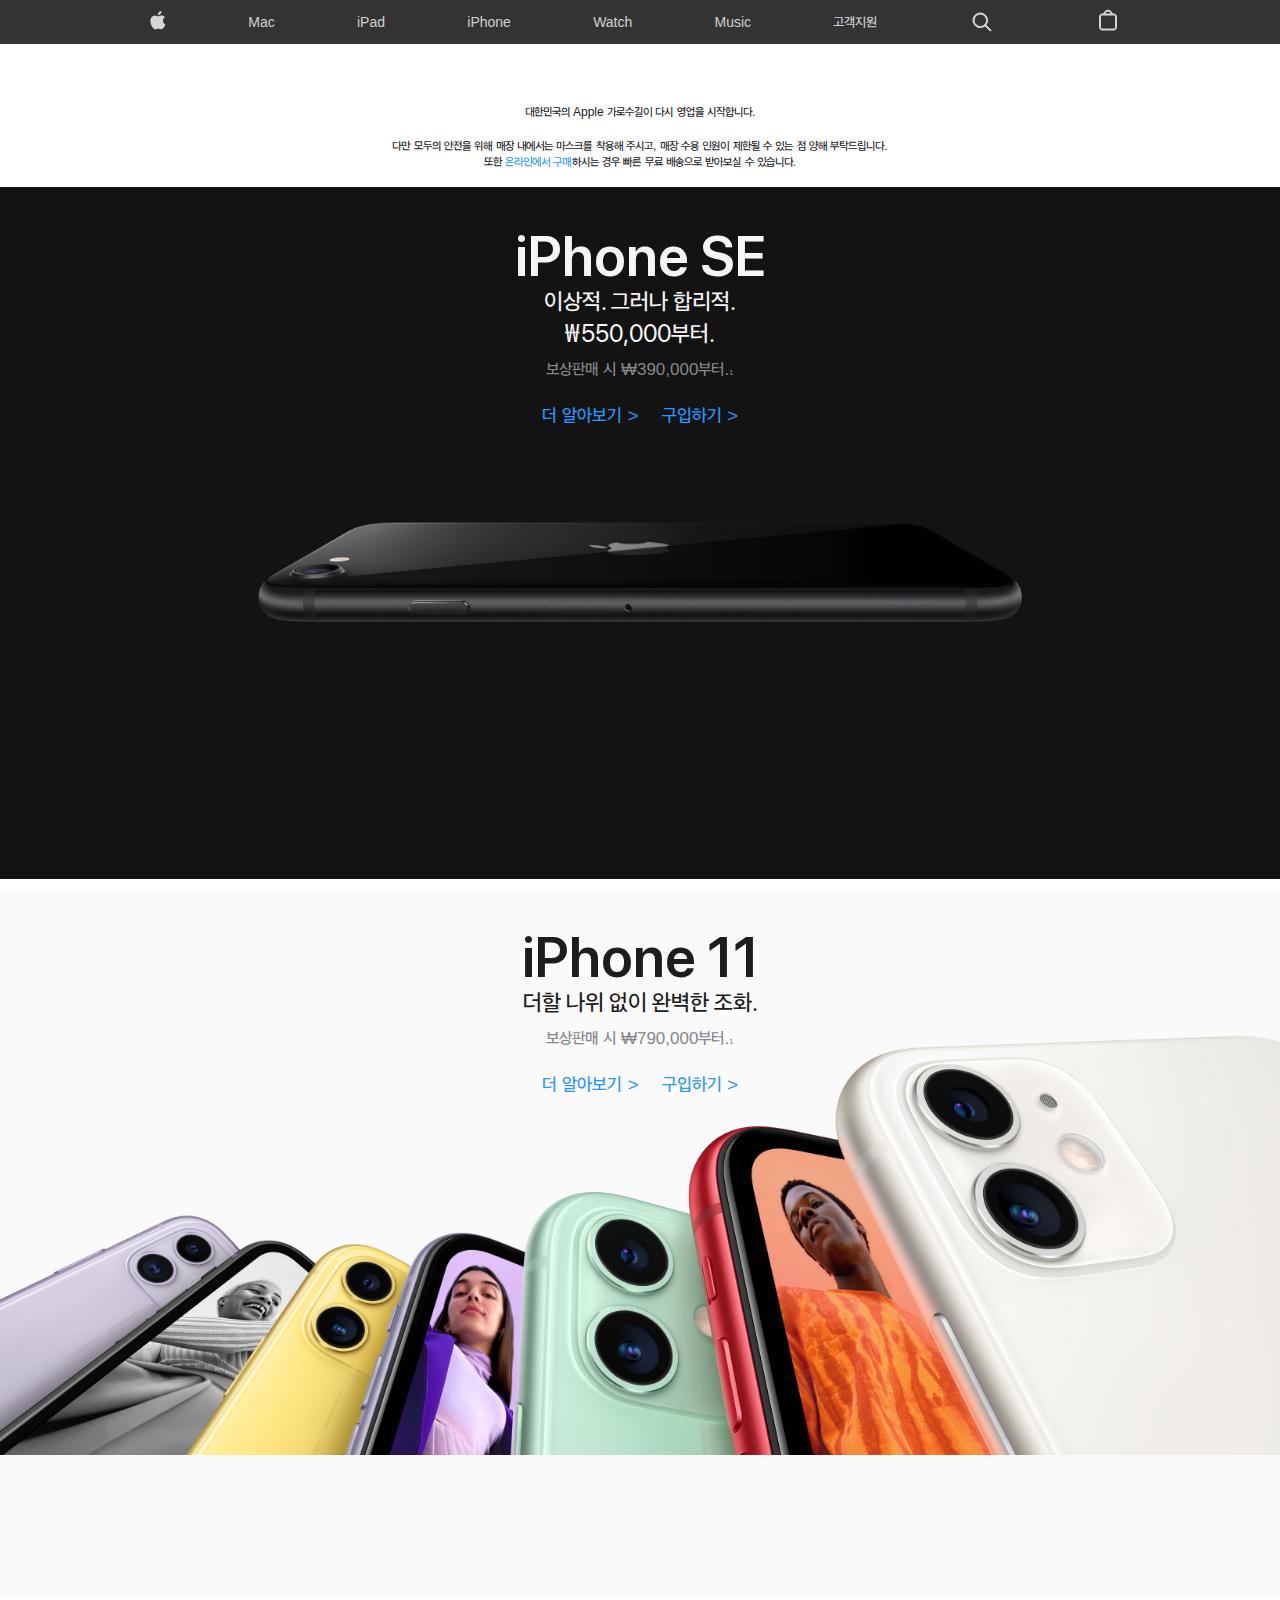
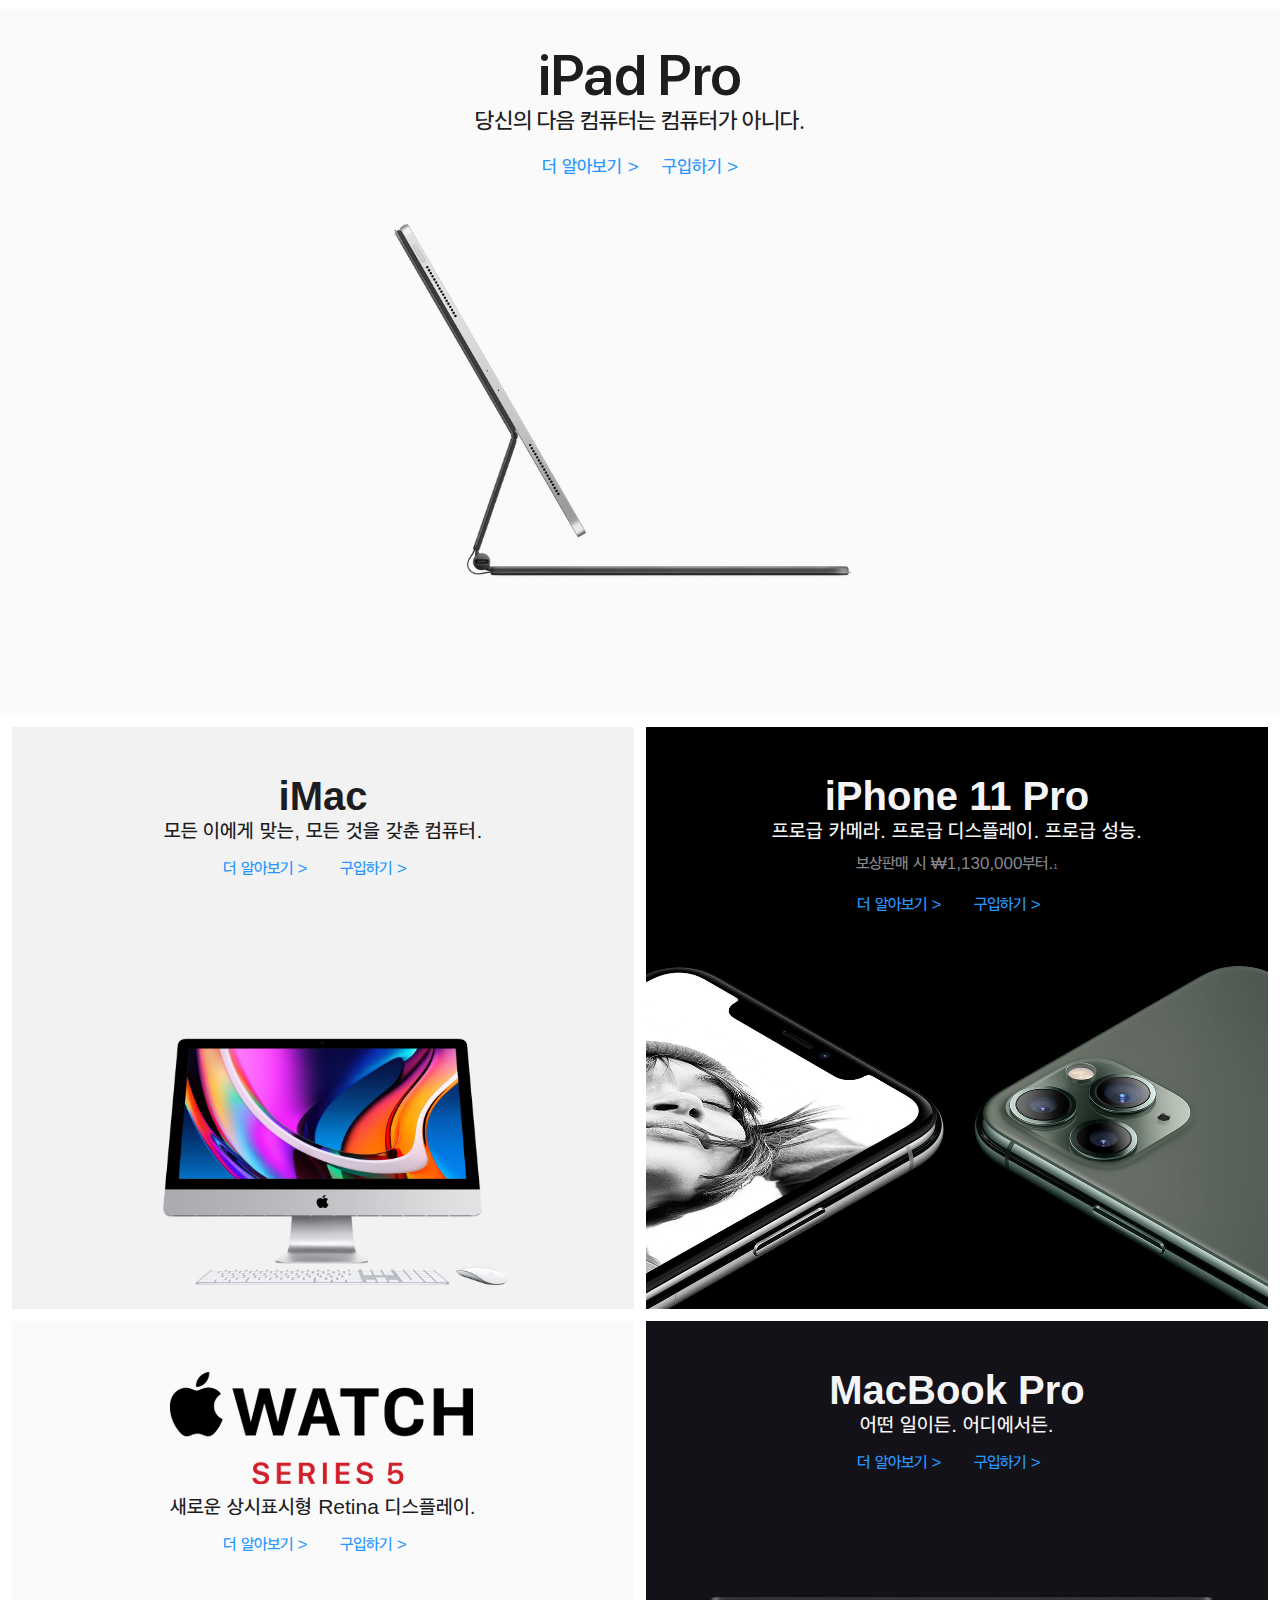
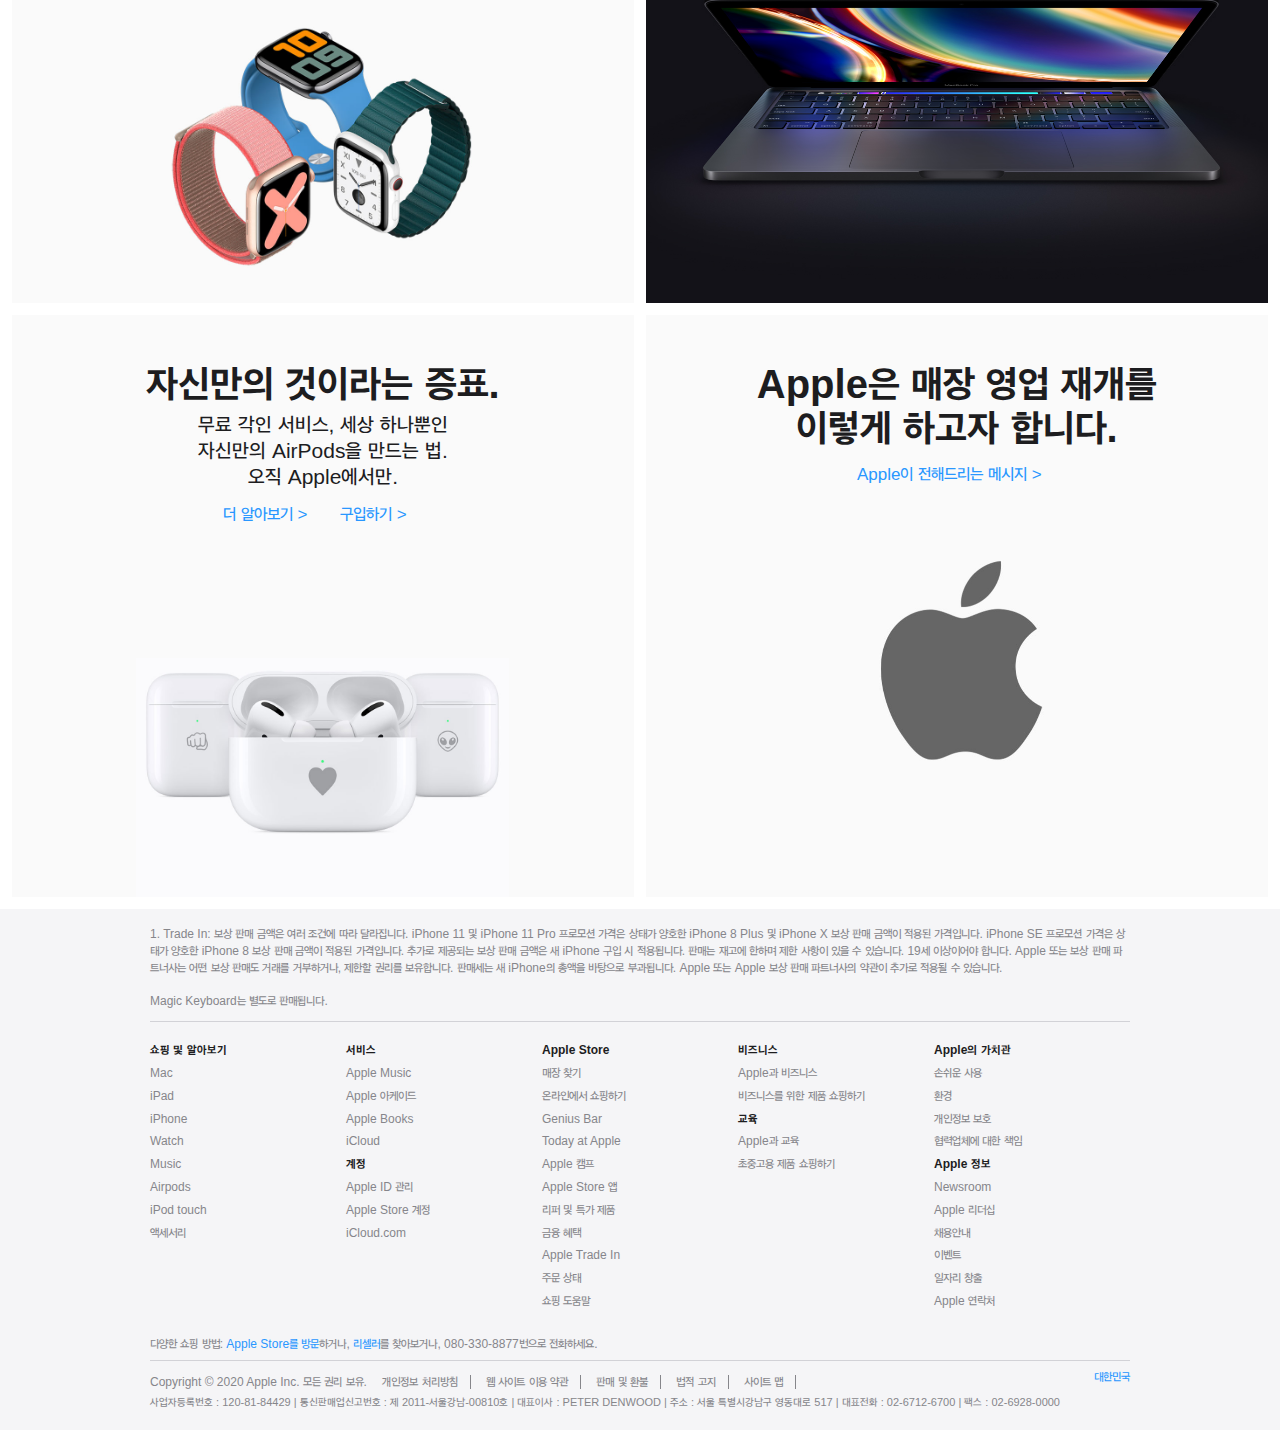
==== commit 98a73e3d: "Add files via upload" ====
--- a/index.html
+++ b/index.html
@@ -4,7 +4,7 @@
 
     <meta charset="UTF-8" />
     <meta name="viewport" content="width=device-width, initial-scale=1.0" />
-    <link rel="stylesheet" type="text/css" href="index.css" />
+
     <meta
       name="description"
       content="Apple이 제시하는 혁신적인 세상을 만나고, iPhone, iPad, Apple Watch, Mac 등을 구입하는 것은 물론, Apple 액세서리, 엔터테인먼트, 전문가 기기 지원에 대해서도 살펴볼 수 있습니다."
@@ -15,6 +15,7 @@
     />
     <meta name="author" content="Apple Inc." />
 
+    <link rel="stylesheet" type="text/css" href="index.css" />
     <link rel="icon" type="image/x-icon" href="favicon.ico" />
     <link
       rel="icon"
@@ -182,7 +183,8 @@
           <div class="promotion_watch">
             <h4 class="h4_large_40 text_align_center">
               <img
-                src="img/logo_watch.png"
+                class="promotion_watch_image"
+                src="img/promotion_watch.png"
                 alt="애플 와치 로고"
                 title="와치 로고"
               />
--- a/index.css
+++ b/index.css
@@ -41,7 +41,7 @@
   padding-top: 47px;
   height: 645px;
   background-image: url("img/hero_iphonese.jpg");
-  background-size: 80%;
+  background-size: 70%;
   background-repeat: no-repeat;
   background-position: center;
   margin-bottom: 12px;
@@ -68,9 +68,9 @@
   padding-top: 44px;
   background-image: url("img/hero_iphone11.jpg");
   height: 662px;
-  background-size: 280%;
-  background-repeat: no-repeat;
-  background-position: center bottom;
+  background-size: 160%;
+  background-repeat: no-repeat;
+  background-position: center;
   margin-bottom: 12px;
 }
 
@@ -80,7 +80,7 @@
   padding-top: 44px;
   background-image: url("img/hero_ipadpro.jpg");
   height: 662px;
-  background-size: 280%;
+  background-size: 165%;
   background-repeat: no-repeat;
   background-position: center;
   margin-bottom: 12px;
@@ -101,7 +101,7 @@
   background-image: url("img/promotion_imac.jpg");
   width: 50%;
   height: 535px;
-  background-size: 100%;
+  background-size: 60%;
   background-repeat: no-repeat;
   background-position: center bottom;
   margin-bottom: 12px;
@@ -160,11 +160,15 @@
   background-image: url("img/promotion_watch.jpg");
   width: 50%;
   height: 535px;
-  background-size: 100%;
+  background-size: 50%;
   background-repeat: no-repeat;
   background-position: center bottom;
   margin-bottom: 12px;
   background-color: rgb(250, 250, 250);
+}
+
+.promotion_watch_image {
+  width: ;
 }
 
 /*  Promotion Macbook Pro 클래스 */
@@ -189,7 +193,7 @@
   background-image: url("img/promotion_airpods.jpg");
   width: 50%;
   height: 535px;
-  background-size: 120%;
+  background-size: 60%;
   background-repeat: no-repeat;
   background-position: center bottom;
   margin-bottom: 12px;
@@ -212,6 +216,13 @@
 }
 
 /* 모바일 css */
+
+@media screen and (min-width: 767px) {
+  .link_more_wrap {
+    font-size: 19px;
+    text-align: center;
+  }
+}
 
 @media screen and (max-width: 767px) {
   .link_more_wrap {
